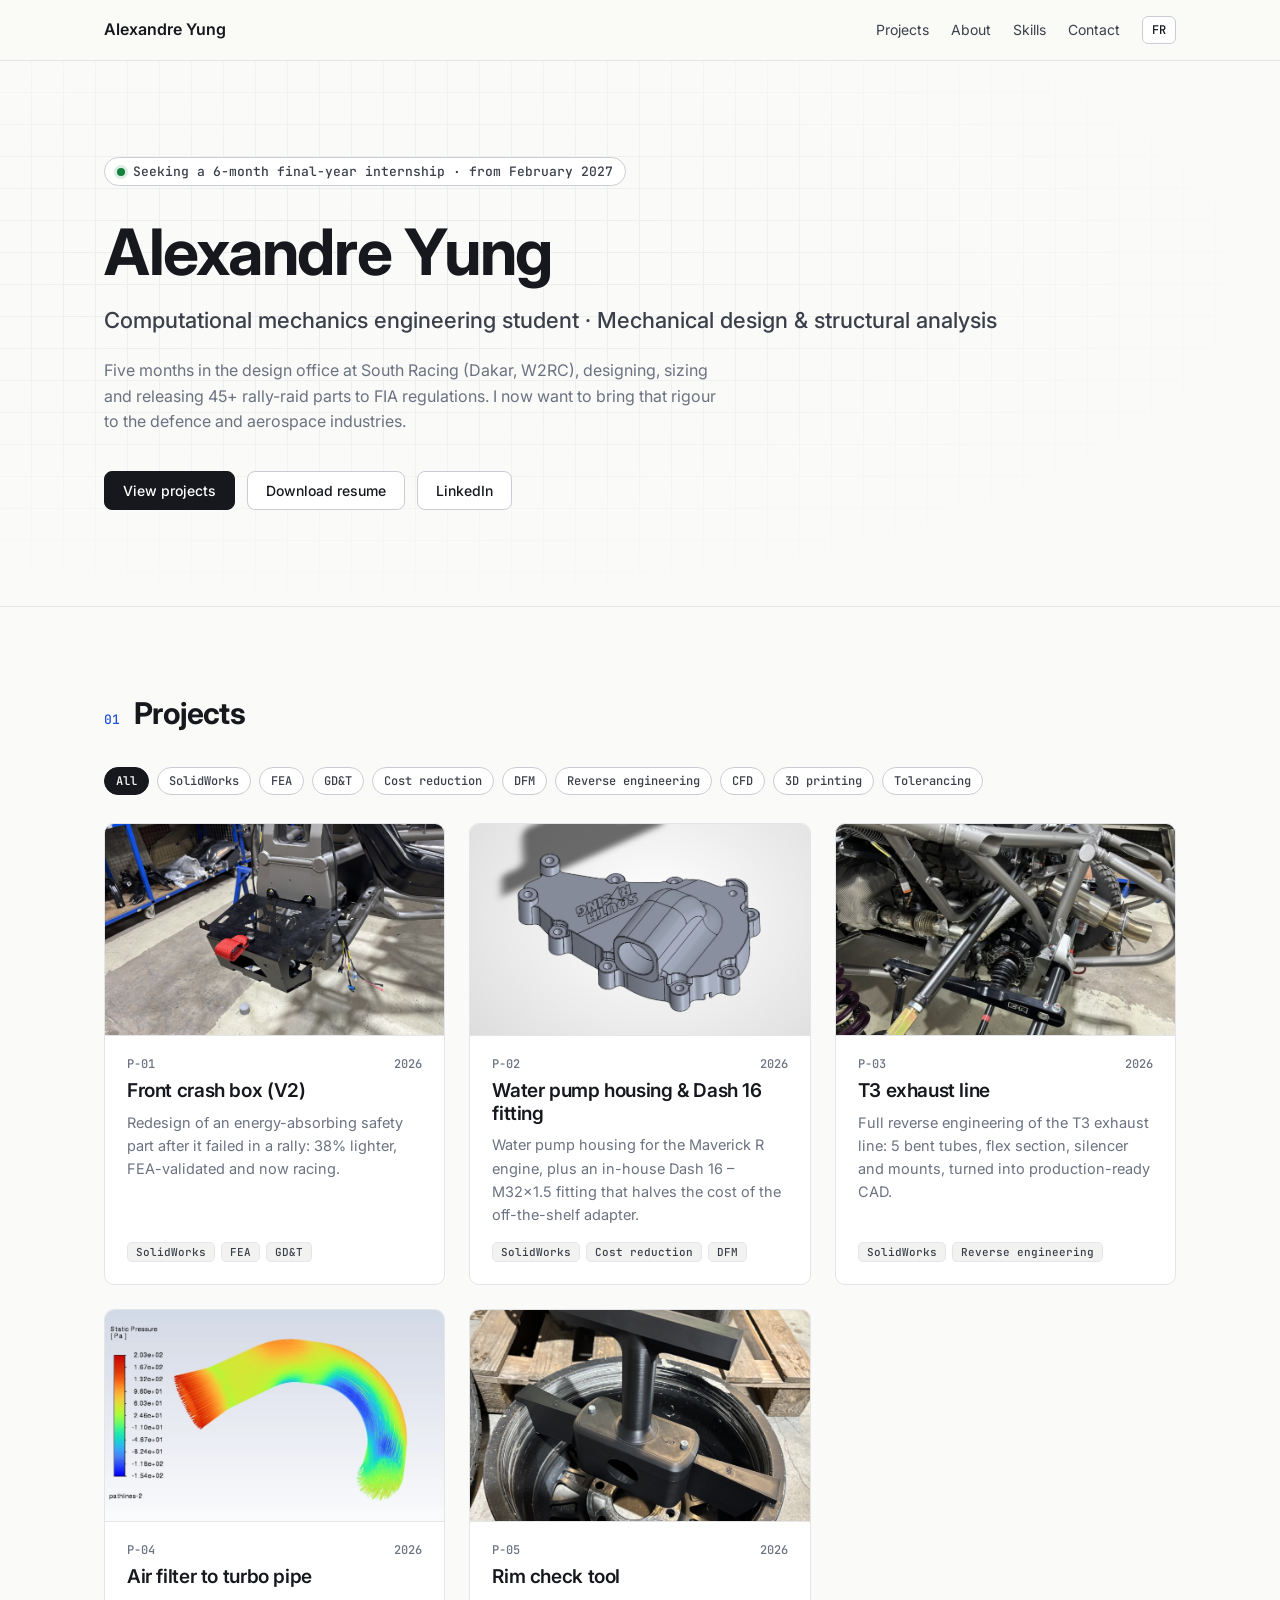
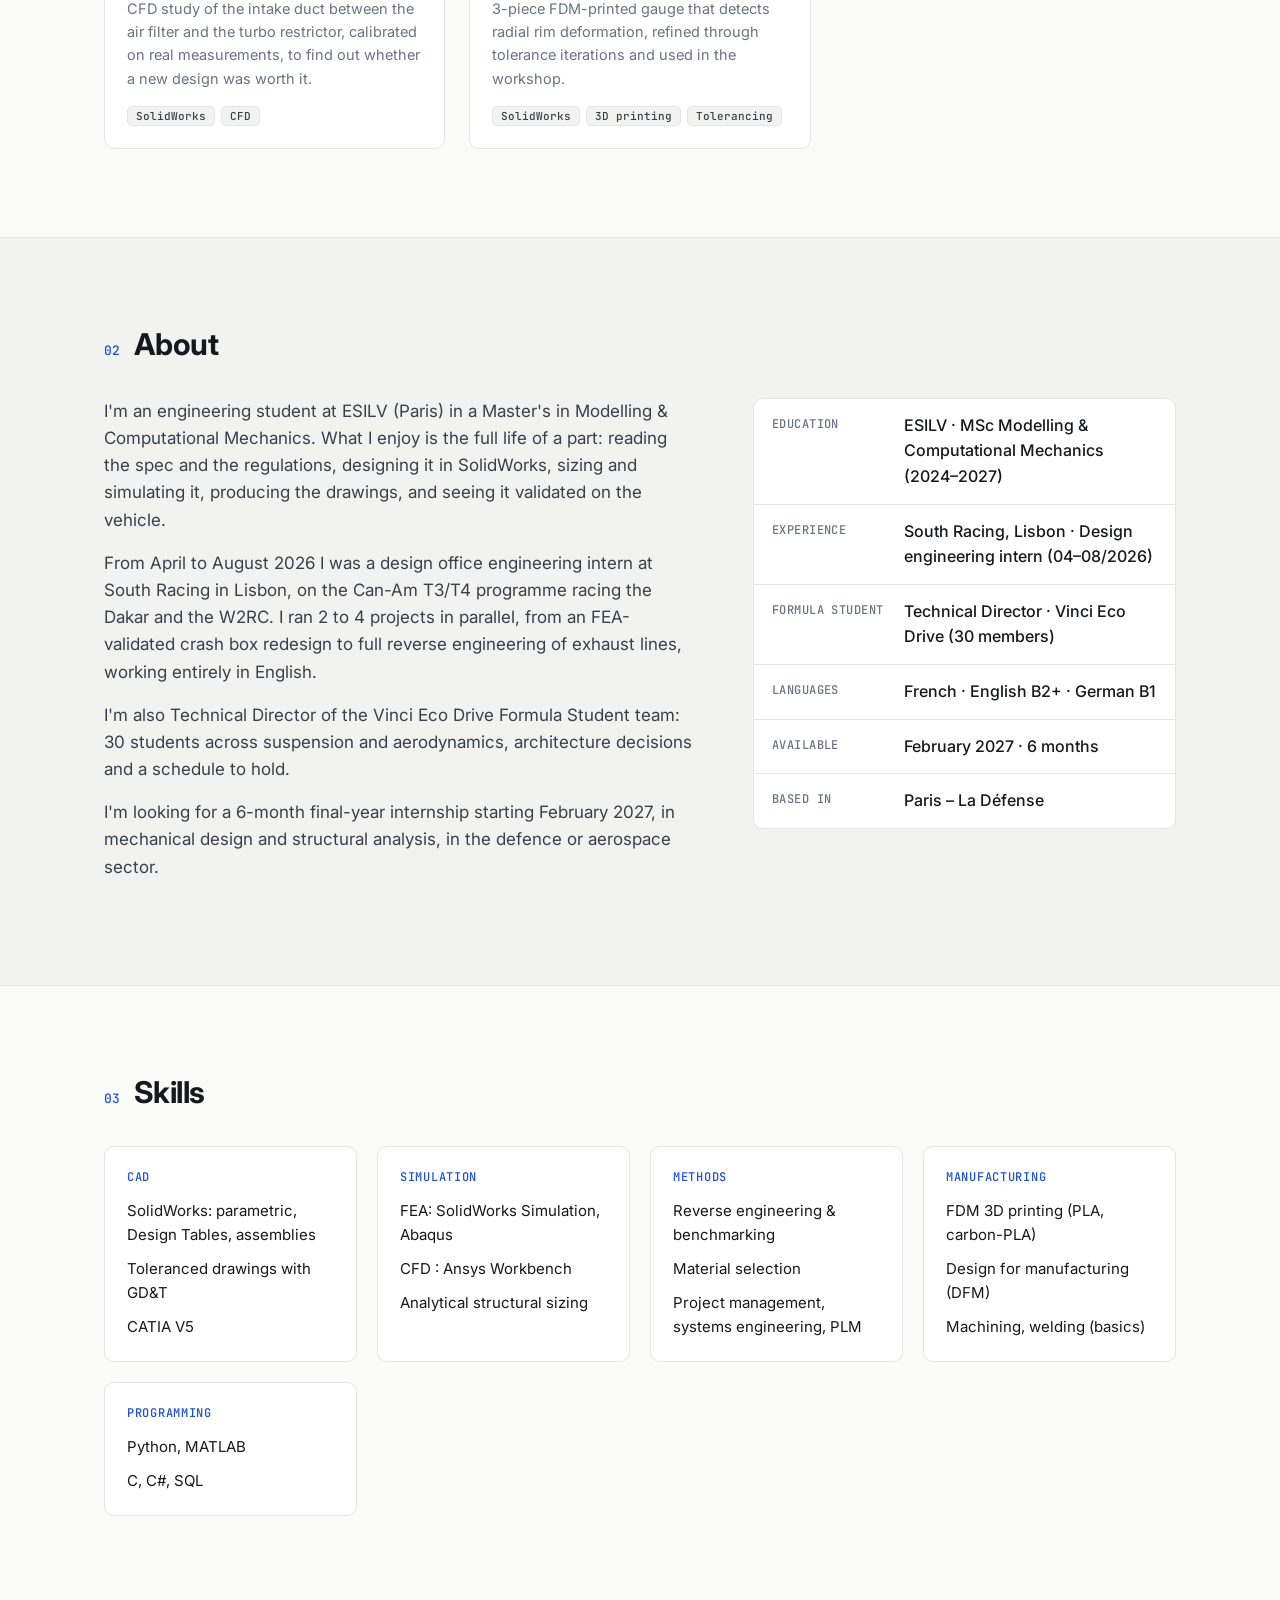
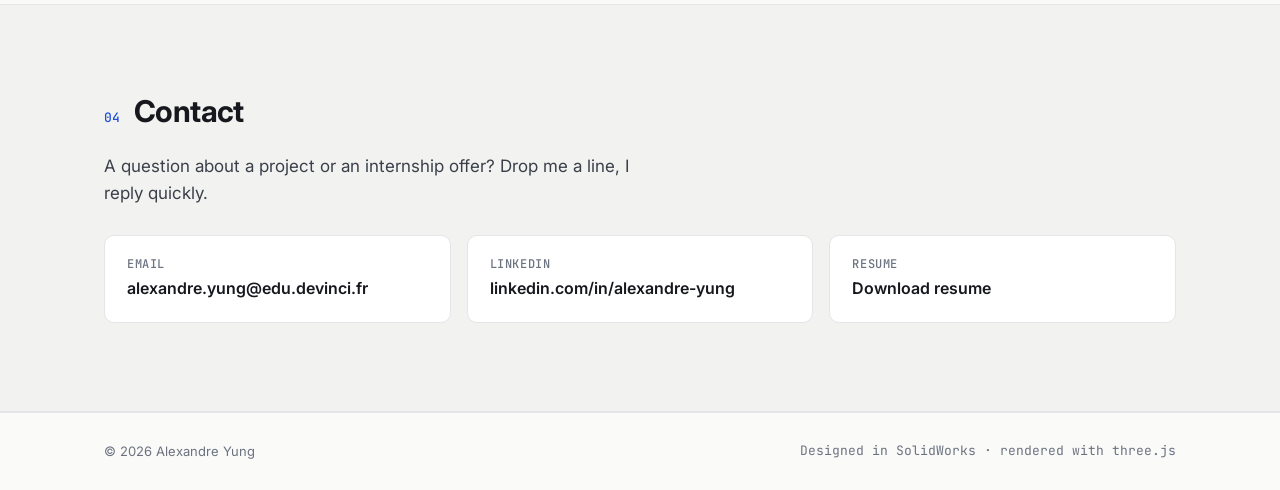
==== index.html @ 3d23ab19 "Portfolio CAO : premier contenu Co-Authored-By: Claude Opus 5.5 <noreply@anthropic.com>" ====
<!doctype html>
<html lang="fr">
<head>
  <meta charset="utf-8">
  <meta name="viewport" content="width=device-width, initial-scale=1">
  <title>Portfolio CAO</title>
  <meta name="description" content="Portfolio de conception mécanique sous SolidWorks.">
  <link rel="icon" href="data:image/svg+xml,%3Csvg xmlns='http://www.w3.org/2000/svg' viewBox='0 0 32 32'%3E%3Crect width='32' height='32' rx='6' fill='%2316181D'/%3E%3Cpath d='M9 22V10h7a4 4 0 010 8H9' fill='none' stroke='%23fff' stroke-width='2.4'/%3E%3C/svg%3E">
  <link rel="preconnect" href="https://fonts.googleapis.com">
  <link rel="preconnect" href="https://fonts.gstatic.com" crossorigin>
  <link href="https://fonts.googleapis.com/css2?family=Inter:wght@400;500;600;700&family=JetBrains+Mono:wght@400;500&display=swap" rel="stylesheet">
  <link rel="stylesheet" href="css/style.css">
</head>
<body>
  <header class="topbar">
    <div class="wrap topbar-inner">
      <a class="brand" href="index.html" data-bind="profile.name"></a>
      <nav class="nav">
        <a href="#projets" data-i18n="nav.projects"></a>
        <a href="#apropos" data-i18n="nav.about"></a>
        <a href="#competences" data-i18n="nav.skills"></a>
        <a href="#contact" data-i18n="nav.contact"></a>
        <button class="lang-toggle" type="button" aria-label="Langue / Language"></button>
      </nav>
    </div>
  </header>

  <main>
    <section class="hero">
      <div class="wrap hero-inner">
        <p class="status" data-show="profile.lookingFor"><span class="dot"></span><span data-bind="profile.lookingFor"></span></p>
        <h1 data-bind="profile.name"></h1>
        <p class="hero-title" data-bind="profile.title"></p>
        <p class="hero-pitch" data-bind="profile.pitch"></p>
        <div class="hero-actions">
          <a class="btn btn-primary" href="#projets" data-i18n="hero.seeProjects"></a>
          <a class="btn" data-href="profile.cv" target="_blank" rel="noopener" data-i18n="hero.cv"></a>
          <a class="btn" data-href="profile.linkedin" target="_blank" rel="noopener">LinkedIn</a>
        </div>
      </div>
    </section>

    <section id="projets" class="section">
      <div class="wrap">
        <div class="section-head">
          <span class="section-num">01</span>
          <h2 data-i18n="nav.projects"></h2>
        </div>
        <div class="filters" id="filters"></div>
        <div class="grid" id="project-grid"></div>
      </div>
    </section>

    <section id="apropos" class="section section-alt">
      <div class="wrap about">
        <div class="section-head">
          <span class="section-num">02</span>
          <h2 data-i18n="nav.about"></h2>
        </div>
        <div class="about-body">
          <div class="about-text" id="about-text"></div>
          <dl class="facts" id="facts"></dl>
        </div>
      </div>
    </section>

    <section id="competences" class="section">
      <div class="wrap">
        <div class="section-head">
          <span class="section-num">03</span>
          <h2 data-i18n="nav.skills"></h2>
        </div>
        <div class="skills" id="skills"></div>
      </div>
    </section>

    <section id="contact" class="section section-alt">
      <div class="wrap">
        <div class="section-head">
          <span class="section-num">04</span>
          <h2 data-i18n="nav.contact"></h2>
        </div>
        <p class="contact-lead" data-i18n="contact.lead"></p>
        <div class="contact-links">
          <a class="contact-card" data-href="profile.emailHref">
            <span class="label" data-i18n="contact.email"></span>
            <span class="value" data-bind="profile.email"></span>
          </a>
          <a class="contact-card" data-href="profile.linkedin" target="_blank" rel="noopener">
            <span class="label">LinkedIn</span>
            <span class="value" data-bind="profile.linkedinLabel"></span>
          </a>
          <a class="contact-card" data-href="profile.cv" target="_blank" rel="noopener">
            <span class="label" data-i18n="contact.cvLabel"></span>
            <span class="value" data-i18n="hero.cv"></span>
          </a>
        </div>
      </div>
    </section>
  </main>

  <footer class="footer">
    <div class="wrap footer-inner">
      <span>© <span id="year"></span> <span data-bind="profile.name"></span></span>
      <span class="mono" data-i18n="footer.made"></span>
    </div>
  </footer>

  <script src="js/content.js"></script>
  <script src="js/main.js"></script>
</body>
</html>
---- css/style.css ----
/* ==========================================================================
   Portfolio CAO — style clair, esprit "bureau d'études"
   ========================================================================== */

:root {
  --paper: #fafaf8;
  --surface: #ffffff;
  --alt: #f2f3f1;
  --ink: #16181d;
  --ink-2: #3a3f4a;
  --muted: #6b7280;
  --line: #e3e5e8;
  --line-strong: #c9cdd3;
  --accent: #1f4fd8;
  --accent-soft: #e8eefc;
  --ok: #15803d;
  --radius: 10px;
  --wrap: 1120px;
  --sans: "Inter", system-ui, -apple-system, "Segoe UI", sans-serif;
  --mono: "JetBrains Mono", ui-monospace, "SF Mono", Menlo, monospace;
}

*, *::before, *::after { box-sizing: border-box; }
html { scroll-behavior: smooth; scroll-padding-top: 72px; }
body {
  margin: 0;
  background: var(--paper);
  color: var(--ink);
  font: 16px/1.6 var(--sans);
  -webkit-font-smoothing: antialiased;
}
img { max-width: 100%; display: block; }
a { color: inherit; }
h1, h2, h3 { line-height: 1.2; margin: 0; letter-spacing: -0.02em; }
.mono { font-family: var(--mono); }
.wrap { width: 100%; max-width: var(--wrap); margin: 0 auto; padding: 0 24px; }
[hidden] { display: none !important; }

/* ---------- Barre du haut ---------- */
.topbar {
  position: sticky; top: 0; z-index: 20;
  background: rgba(250, 250, 248, 0.88);
  backdrop-filter: saturate(1.4) blur(10px);
  border-bottom: 1px solid var(--line);
}
.topbar-inner { display: flex; align-items: center; justify-content: space-between; height: 60px; gap: 16px; }
.brand { font-weight: 600; text-decoration: none; white-space: nowrap; }
.nav { display: flex; align-items: center; gap: 22px; font-size: 14px; }
.nav a { text-decoration: none; color: var(--ink-2); }
.nav a:hover { color: var(--accent); }
.lang-toggle {
  font: 500 12px var(--mono);
  border: 1px solid var(--line-strong); background: var(--surface); color: var(--ink);
  border-radius: 6px; padding: 5px 9px; cursor: pointer;
}
.lang-toggle:hover { border-color: var(--ink); }

/* ---------- Hero ---------- */
.hero {
  position: relative;
  border-bottom: 1px solid var(--line);
  background-color: var(--paper);
  background-image:
    linear-gradient(var(--line) 1px, transparent 1px),
    linear-gradient(90deg, var(--line) 1px, transparent 1px);
  background-size: 32px 32px;
  background-position: -1px -1px;
}
.hero::after {
  content: ""; position: absolute; inset: 0; pointer-events: none;
  background: radial-gradient(ellipse at 30% 40%, rgba(250,250,248,0.2), var(--paper) 75%);
}
.hero-inner { position: relative; z-index: 1; padding-top: 96px; padding-bottom: 96px; }
.status {
  display: inline-flex; align-items: center; gap: 8px;
  font: 500 13px var(--mono); color: var(--ink-2);
  background: var(--surface); border: 1px solid var(--line-strong);
  border-radius: 999px; padding: 5px 12px; margin: 0 0 28px;
}
.dot { width: 8px; height: 8px; border-radius: 50%; background: var(--ok); box-shadow: 0 0 0 3px rgba(21,128,61,0.15); }
.hero h1 { font-size: clamp(40px, 6vw, 64px); font-weight: 700; }
.hero-title { font-size: clamp(18px, 2.2vw, 22px); color: var(--ink-2); margin: 12px 0 0; font-weight: 500; }
.hero-pitch { max-width: 620px; color: var(--muted); margin: 20px 0 0; }
.hero-actions { display: flex; flex-wrap: wrap; gap: 12px; margin-top: 36px; }

.btn {
  display: inline-flex; align-items: center; justify-content: center; gap: 8px;
  font: 500 14px var(--sans); text-decoration: none; cursor: pointer;
  padding: 10px 18px; border-radius: 8px;
  border: 1px solid var(--line-strong); background: var(--surface); color: var(--ink);
  transition: border-color .15s, background .15s, color .15s;
}
.btn:hover { border-color: var(--ink); }
.btn-primary { background: var(--ink); border-color: var(--ink); color: #fff; }
.btn-primary:hover { background: var(--accent); border-color: var(--accent); }

/* ---------- Sections ---------- */
.section { padding: 88px 0; }
.section-alt { background: var(--alt); border-top: 1px solid var(--line); border-bottom: 1px solid var(--line); }
.section-head { display: flex; align-items: baseline; gap: 14px; margin-bottom: 36px; }
.section-num { font: 500 13px var(--mono); color: var(--accent); }
.section-head h2 { font-size: 30px; font-weight: 700; }

/* ---------- Filtres + grille projets ---------- */
.filters { display: flex; flex-wrap: wrap; gap: 8px; margin-bottom: 28px; }
.filters:empty { display: none; }
.chip {
  font: 500 12px var(--mono); padding: 5px 11px; border-radius: 999px; cursor: pointer;
  border: 1px solid var(--line-strong); background: var(--surface); color: var(--ink-2);
}
.chip:hover { border-color: var(--ink); }
.chip.active { background: var(--ink); color: #fff; border-color: var(--ink); }

.grid { display: grid; grid-template-columns: repeat(auto-fill, minmax(320px, 1fr)); gap: 24px; }
.card {
  display: flex; flex-direction: column; text-decoration: none;
  background: var(--surface); border: 1px solid var(--line); border-radius: var(--radius);
  overflow: hidden; transition: border-color .2s, transform .2s, box-shadow .2s;
}
.card:hover { border-color: var(--line-strong); transform: translateY(-3px); box-shadow: 0 12px 32px -16px rgba(22,24,29,0.25); }
.card-media { aspect-ratio: 16 / 10; background: var(--alt); position: relative; overflow: hidden; border-bottom: 1px solid var(--line); }
.card-media img { width: 100%; height: 100%; object-fit: cover; transition: transform .4s; }
.card:hover .card-media img { transform: scale(1.03); }
.card-media .badge3d {
  position: absolute; top: 12px; right: 12px;
  font: 500 11px var(--mono); background: rgba(255,255,255,0.92); border: 1px solid var(--line);
  padding: 3px 8px; border-radius: 6px; color: var(--ink-2);
}
.card-body { padding: 20px 22px 22px; display: flex; flex-direction: column; gap: 8px; flex: 1; }
.card-meta { display: flex; justify-content: space-between; font: 500 12px var(--mono); color: var(--muted); }
.card h3 { font-size: 19px; font-weight: 600; }
.card p { margin: 0; color: var(--muted); font-size: 14.5px; }
.tags { display: flex; flex-wrap: wrap; gap: 6px; margin-top: auto; padding-top: 8px; }
.tag { font: 500 11px var(--mono); color: var(--ink-2); background: var(--alt); border: 1px solid var(--line); padding: 2px 8px; border-radius: 5px; }

/* Placeholder "plan technique" quand il n'y a pas encore d'image */
.placeholder {
  width: 100%; height: 100%; display: grid; place-items: center;
  background-color: #f6f7f5;
  background-image:
    linear-gradient(var(--line) 1px, transparent 1px),
    linear-gradient(90deg, var(--line) 1px, transparent 1px);
  background-size: 20px 20px;
  color: var(--line-strong);
}
.placeholder svg { width: 38%; height: auto; stroke: #aab0b9; fill: none; stroke-width: 1.2; }

/* ---------- À propos ---------- */
.about-body { display: grid; grid-template-columns: 1.4fr 1fr; gap: 56px; align-items: start; }
.about-text p { margin: 0 0 16px; color: var(--ink-2); font-size: 17px; }
.facts { margin: 0; background: var(--surface); border: 1px solid var(--line); border-radius: var(--radius); }
.facts div { display: grid; grid-template-columns: 120px 1fr; gap: 12px; padding: 14px 18px; border-bottom: 1px solid var(--line); }
.facts div:last-child { border-bottom: 0; }
.facts dt { font: 500 12px/1.9 var(--mono); color: var(--muted); text-transform: uppercase; letter-spacing: .04em; }
.facts dd { margin: 0; font-weight: 500; }

/* ---------- Compétences ---------- */
.skills { display: grid; grid-template-columns: repeat(auto-fit, minmax(240px, 1fr)); gap: 20px; }
.skill-group { background: var(--surface); border: 1px solid var(--line); border-radius: var(--radius); padding: 22px; }
.skill-group h3 { font: 500 12px var(--mono); text-transform: uppercase; letter-spacing: .06em; color: var(--accent); margin-bottom: 14px; }
.skill-group ul { list-style: none; margin: 0; padding: 0; display: flex; flex-direction: column; gap: 10px; }
.skill-group li { display: flex; justify-content: space-between; gap: 12px; font-size: 15px; }
.skill-level { display: flex; gap: 3px; align-items: center; flex-shrink: 0; }
.skill-level i { width: 14px; height: 4px; border-radius: 2px; background: var(--line); }
.skill-level i.on { background: var(--ink); }

/* ---------- Contact ---------- */
.contact-lead { max-width: 560px; color: var(--ink-2); margin: -12px 0 28px; font-size: 17px; }
.contact-links { display: grid; grid-template-columns: repeat(auto-fit, minmax(240px, 1fr)); gap: 16px; }
.contact-card {
  display: flex; flex-direction: column; gap: 4px; text-decoration: none;
  background: var(--surface); border: 1px solid var(--line); border-radius: var(--radius); padding: 20px 22px;
  transition: border-color .15s;
}
.contact-card:hover { border-color: var(--accent); }
.contact-card .label { font: 500 12px var(--mono); color: var(--muted); text-transform: uppercase; letter-spacing: .05em; }
.contact-card .value { font-weight: 600; overflow-wrap: anywhere; }

/* ---------- Footer ---------- */
.footer { border-top: 1px solid var(--line); padding: 28px 0; font-size: 13px; color: var(--muted); }
.footer-inner { display: flex; justify-content: space-between; gap: 16px; flex-wrap: wrap; }

/* ==========================================================================
   Page projet
   ========================================================================== */
.project { padding-top: 32px; padding-bottom: 80px; }
.back-link { display: inline-block; font-size: 13px; color: var(--muted); text-decoration: none; margin-bottom: 32px; }
.back-link:hover { color: var(--accent); }
.project-head { max-width: 760px; margin-bottom: 36px; }
.project-num { font-size: 13px; color: var(--accent); margin: 0 0 10px; }
.project-head h1 { font-size: clamp(32px, 4.5vw, 46px); font-weight: 700; }
.project-summary { font-size: 18px; color: var(--ink-2); margin: 16px 0 0; }
.project-head .tags { margin-top: 18px; padding-top: 0; }

/* Visualiseur 3D */
.viewer-block { margin-bottom: 56px; }
.viewer {
  position: relative; width: 100%; aspect-ratio: 16 / 9; min-height: 320px;
  background: linear-gradient(180deg, #ffffff 0%, #eef0ee 100%);
  border: 1px solid var(--line); border-radius: var(--radius); overflow: hidden;
}
.viewer:fullscreen { border-radius: 0; aspect-ratio: auto; }
.viewer canvas { display: block; width: 100% !important; height: 100% !important; cursor: grab; touch-action: none; }
.viewer canvas:active { cursor: grabbing; }
.viewer-poster {
  position: absolute; inset: 0; display: flex; flex-direction: column; align-items: center; justify-content: center; gap: 14px;
  background-size: cover; background-position: center;
}
.viewer-poster.has-image::before { content: ""; position: absolute; inset: 0; background: rgba(250,250,248,0.55); }
.viewer-poster > * { position: relative; }
.viewer-hint { font-size: 12px; color: var(--muted); margin: 0; }
.viewer-overlay {
  position: absolute; inset: 0; display: flex; flex-direction: column; align-items: center; justify-content: center; gap: 14px;
  background: rgba(250,250,248,0.85); font-size: 14px; color: var(--ink-2); text-align: center; padding: 24px;
}
.viewer-overlay.error { color: #b42318; }
.viewer-overlay.error .spinner { display: none; }
.spinner { width: 28px; height: 28px; border: 2.5px solid var(--line-strong); border-top-color: var(--ink); border-radius: 50%; animation: spin .8s linear infinite; }
@keyframes spin { to { transform: rotate(360deg); } }
.viewer-tools { position: absolute; top: 12px; right: 12px; display: flex; flex-direction: column; gap: 6px; }
.viewer-tools button {
  width: 36px; height: 36px; display: grid; place-items: center; cursor: pointer;
  background: rgba(255,255,255,0.95); border: 1px solid var(--line); border-radius: 8px; color: var(--ink-2);
}
.viewer-tools button:hover { border-color: var(--ink); color: var(--ink); }
.viewer-tools button.active { background: var(--ink); color: #fff; border-color: var(--ink); }
.viewer-tools svg { width: 18px; height: 18px; fill: none; stroke: currentColor; stroke-width: 1.8; stroke-linecap: round; stroke-linejoin: round; }
.viewer-caption { font-size: 12px; color: var(--muted); margin: 10px 2px 0; }

/* Corps du projet */
.project-body { display: grid; grid-template-columns: 1fr 300px; gap: 56px; align-items: start; }
.project-sections section + section { margin-top: 40px; }
.project-sections h2 { font-size: 22px; font-weight: 600; margin-bottom: 12px; }
.project-sections p { margin: 0 0 14px; color: var(--ink-2); }
.project-sections ul { margin: 0 0 14px; padding-left: 20px; color: var(--ink-2); }
.project-sections li { margin-bottom: 6px; }
.project-specs { position: sticky; top: 84px; background: var(--surface); border: 1px solid var(--line); border-radius: var(--radius); }
.project-specs h2 { font-size: 12px; font-weight: 500; text-transform: uppercase; letter-spacing: .06em; color: var(--accent); padding: 16px 18px; border-bottom: 1px solid var(--line); }
.project-specs dl { margin: 0; }
.project-specs dl div { padding: 12px 18px; border-bottom: 1px solid var(--line); }
.project-specs dl div:last-child { border-bottom: 0; }
.project-specs dt { font: 500 11px var(--mono); color: var(--muted); text-transform: uppercase; letter-spacing: .05em; }
.project-specs dd { margin: 2px 0 0; font-weight: 500; font-size: 15px; }

/* Galerie */
.gallery-block { margin-top: 64px; }
.gallery-block h2 { font-size: 22px; font-weight: 600; margin-bottom: 20px; }
.gallery { display: grid; grid-template-columns: repeat(auto-fill, minmax(260px, 1fr)); gap: 16px; }
.gallery figure { margin: 0; cursor: zoom-in; }
.gallery img { width: 100%; aspect-ratio: 4 / 3; object-fit: cover; border-radius: 8px; border: 1px solid var(--line); background: var(--alt); }
.gallery figcaption { font-size: 13px; color: var(--muted); margin-top: 8px; }

.lightbox { position: fixed; inset: 0; z-index: 50; background: rgba(22,24,29,0.92); display: flex; flex-direction: column; align-items: center; justify-content: center; padding: 32px; }
.lightbox img { max-height: 82vh; max-width: 100%; border-radius: 6px; }
.lightbox-caption { color: #d6d9de; font-size: 14px; margin-top: 14px; }
.lightbox-close { position: absolute; top: 16px; right: 20px; font-size: 32px; line-height: 1; color: #fff; background: none; border: 0; cursor: pointer; }

/* Navigation projet précédent / suivant */
.project-nav { display: grid; grid-template-columns: 1fr 1fr; gap: 16px; margin-top: 72px; padding-top: 32px; border-top: 1px solid var(--line); }
.project-nav a { text-decoration: none; padding: 18px 20px; border: 1px solid var(--line); border-radius: var(--radius); background: var(--surface); }
.project-nav a:hover { border-color: var(--line-strong); }
.project-nav .dir { display: block; font: 500 12px var(--mono); color: var(--muted); margin-bottom: 4px; }
.project-nav .next { text-align: right; grid-column: 2; }
.project-nav strong { font-weight: 600; }

.not-found { padding: 120px 0; text-align: center; }

/* ---------- Responsive ---------- */
@media (max-width: 860px) {
  .about-body, .project-body { grid-template-columns: 1fr; gap: 32px; }
  .project-specs { position: static; }
}
@media (max-width: 640px) {
  .wrap { padding: 0 16px; }
  .nav { gap: 14px; }
  .nav a:not(:first-child) { display: none; }
  .project-page .nav a { display: inline; }
  .hero-inner { padding-top: 64px; padding-bottom: 64px; }
  .section { padding: 64px 0; }
  .grid { grid-template-columns: 1fr; }
  .viewer { aspect-ratio: 4 / 3; }
  .facts div { grid-template-columns: 1fr; gap: 0; }
  .project-nav { grid-template-columns: 1fr; }
  .project-nav .next { grid-column: 1; }
}
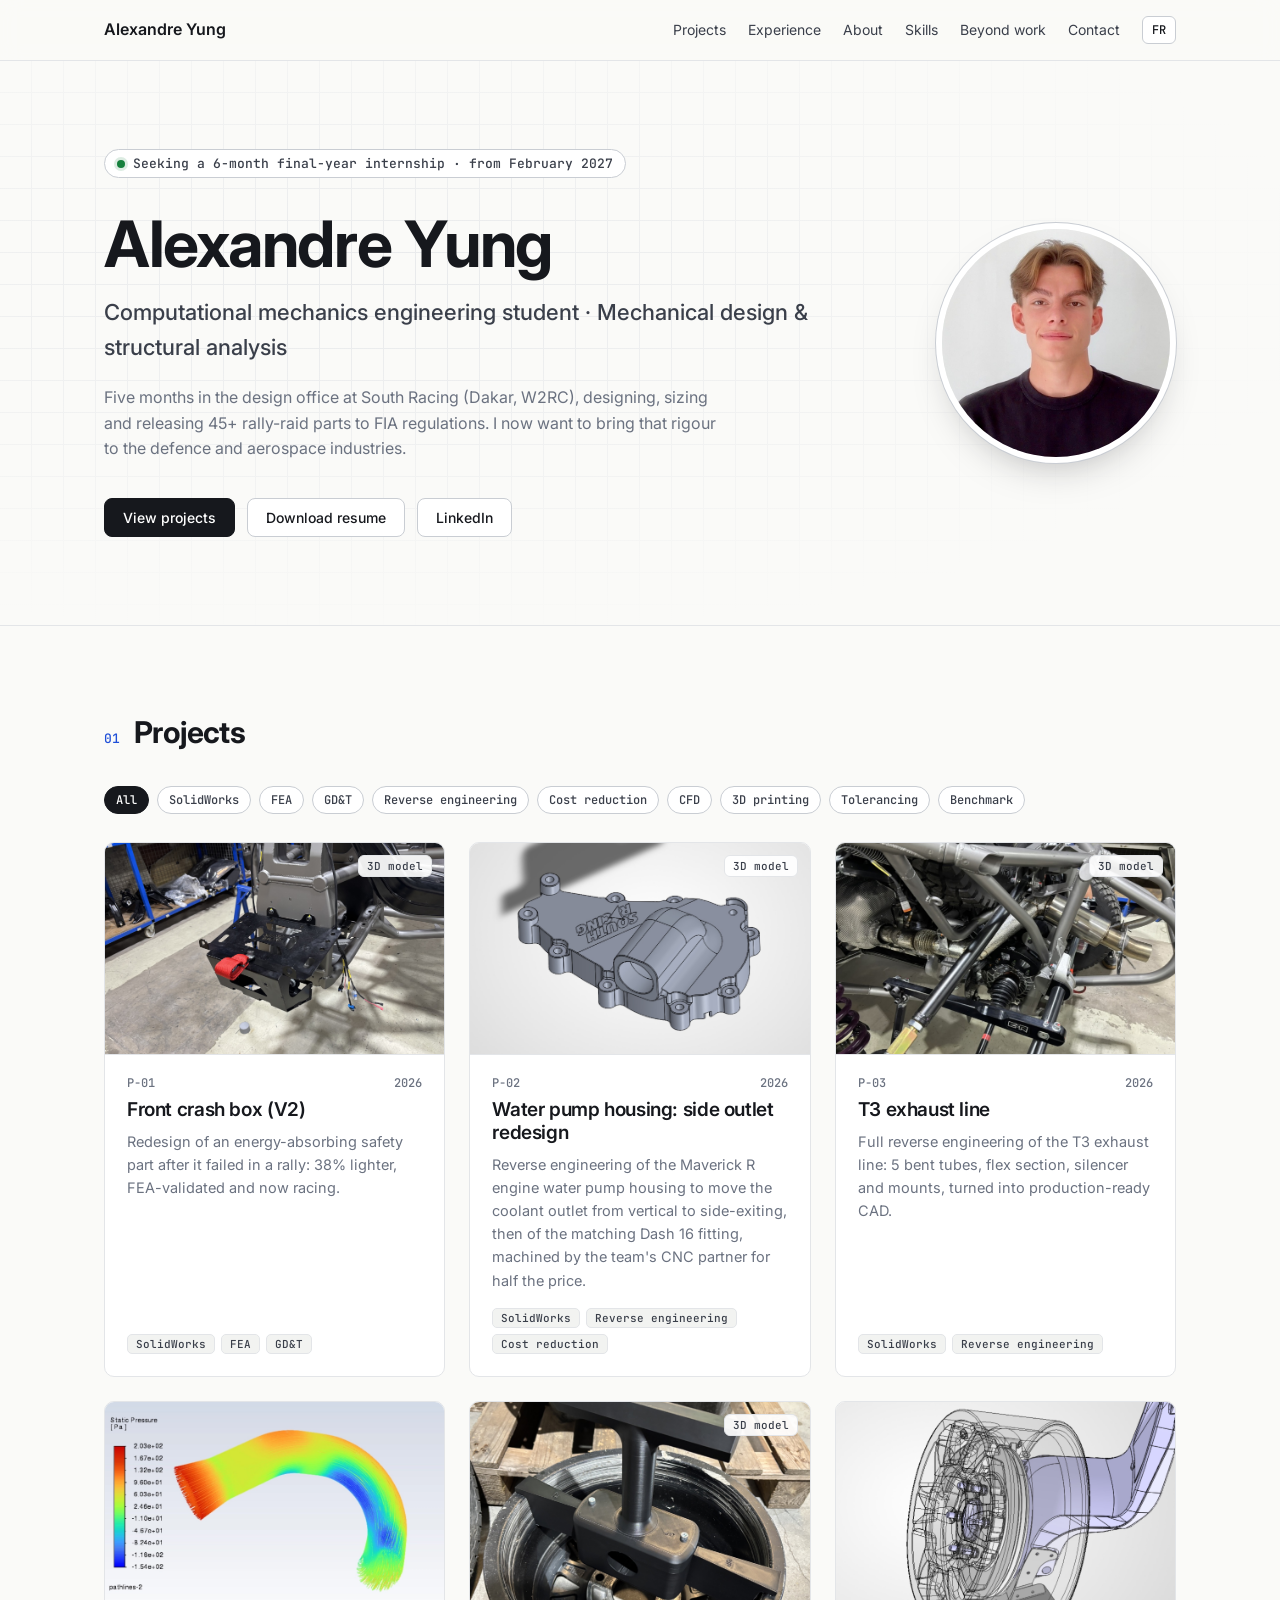
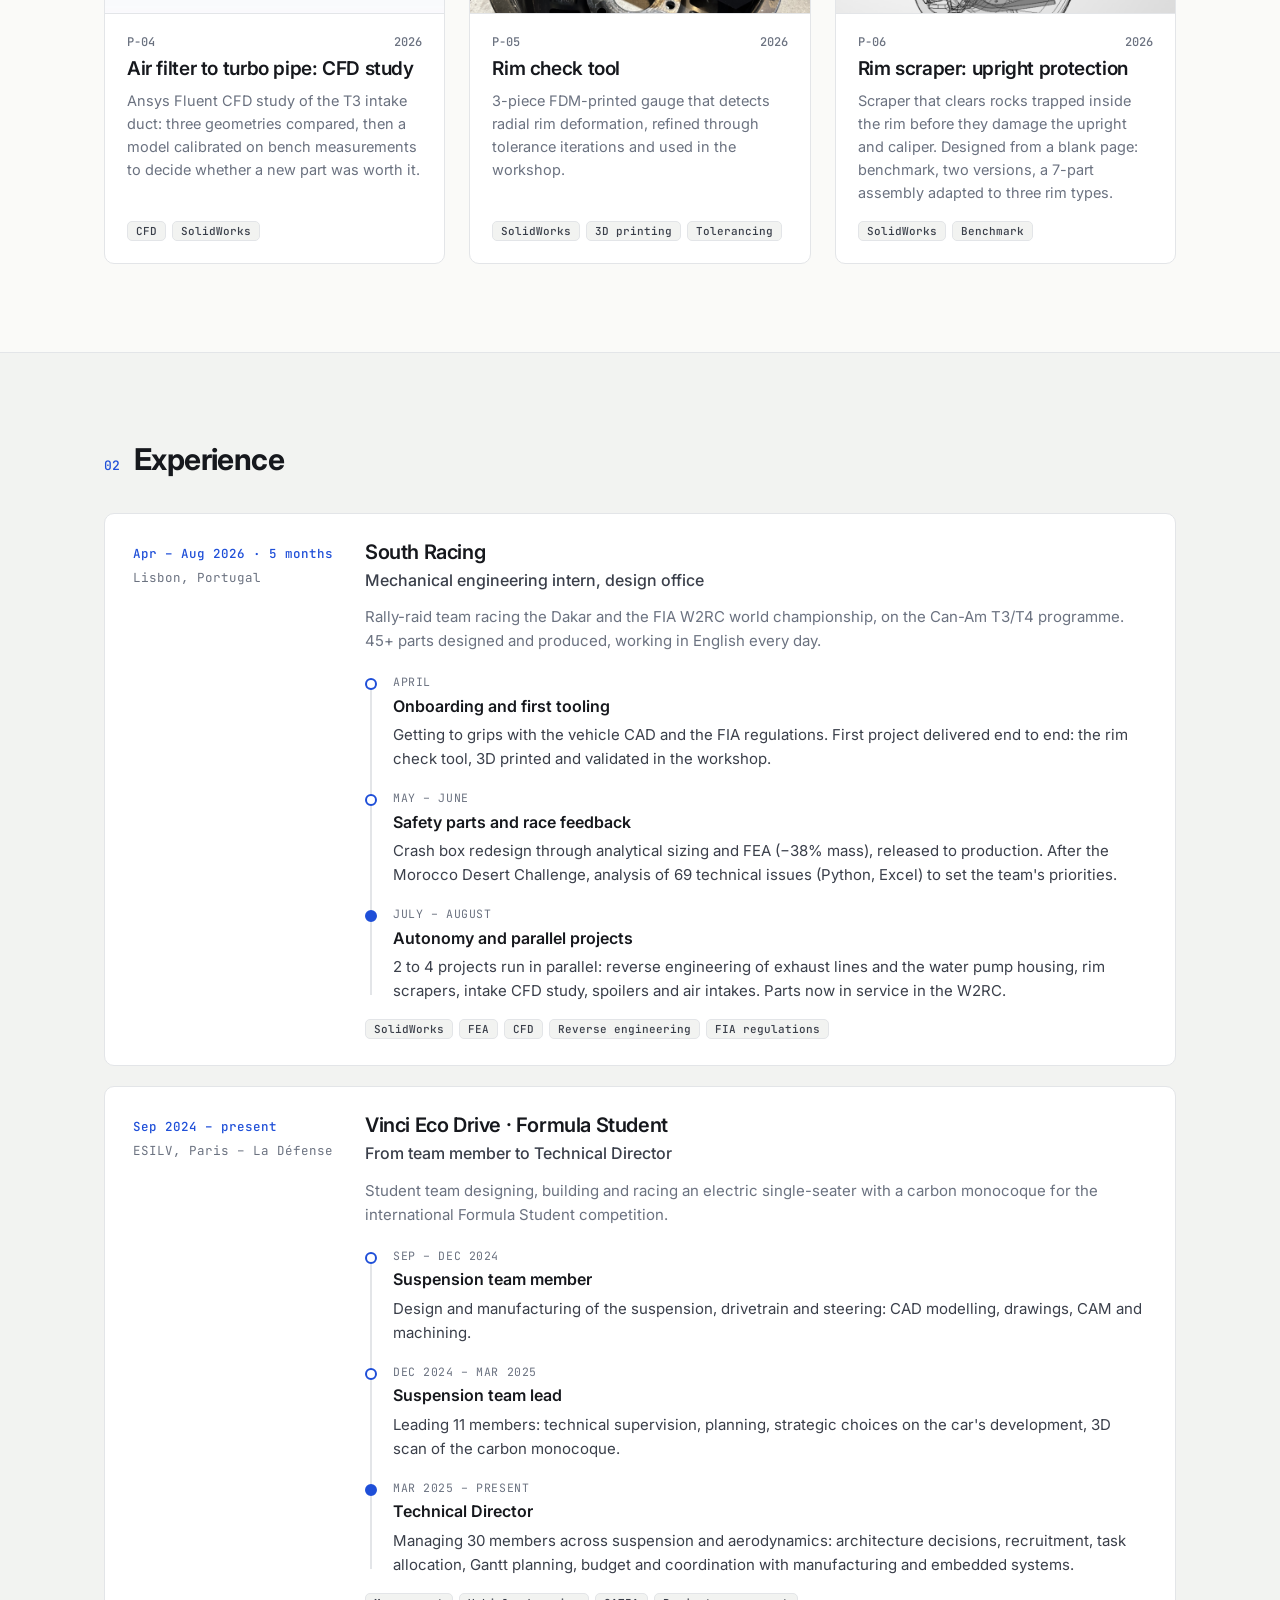
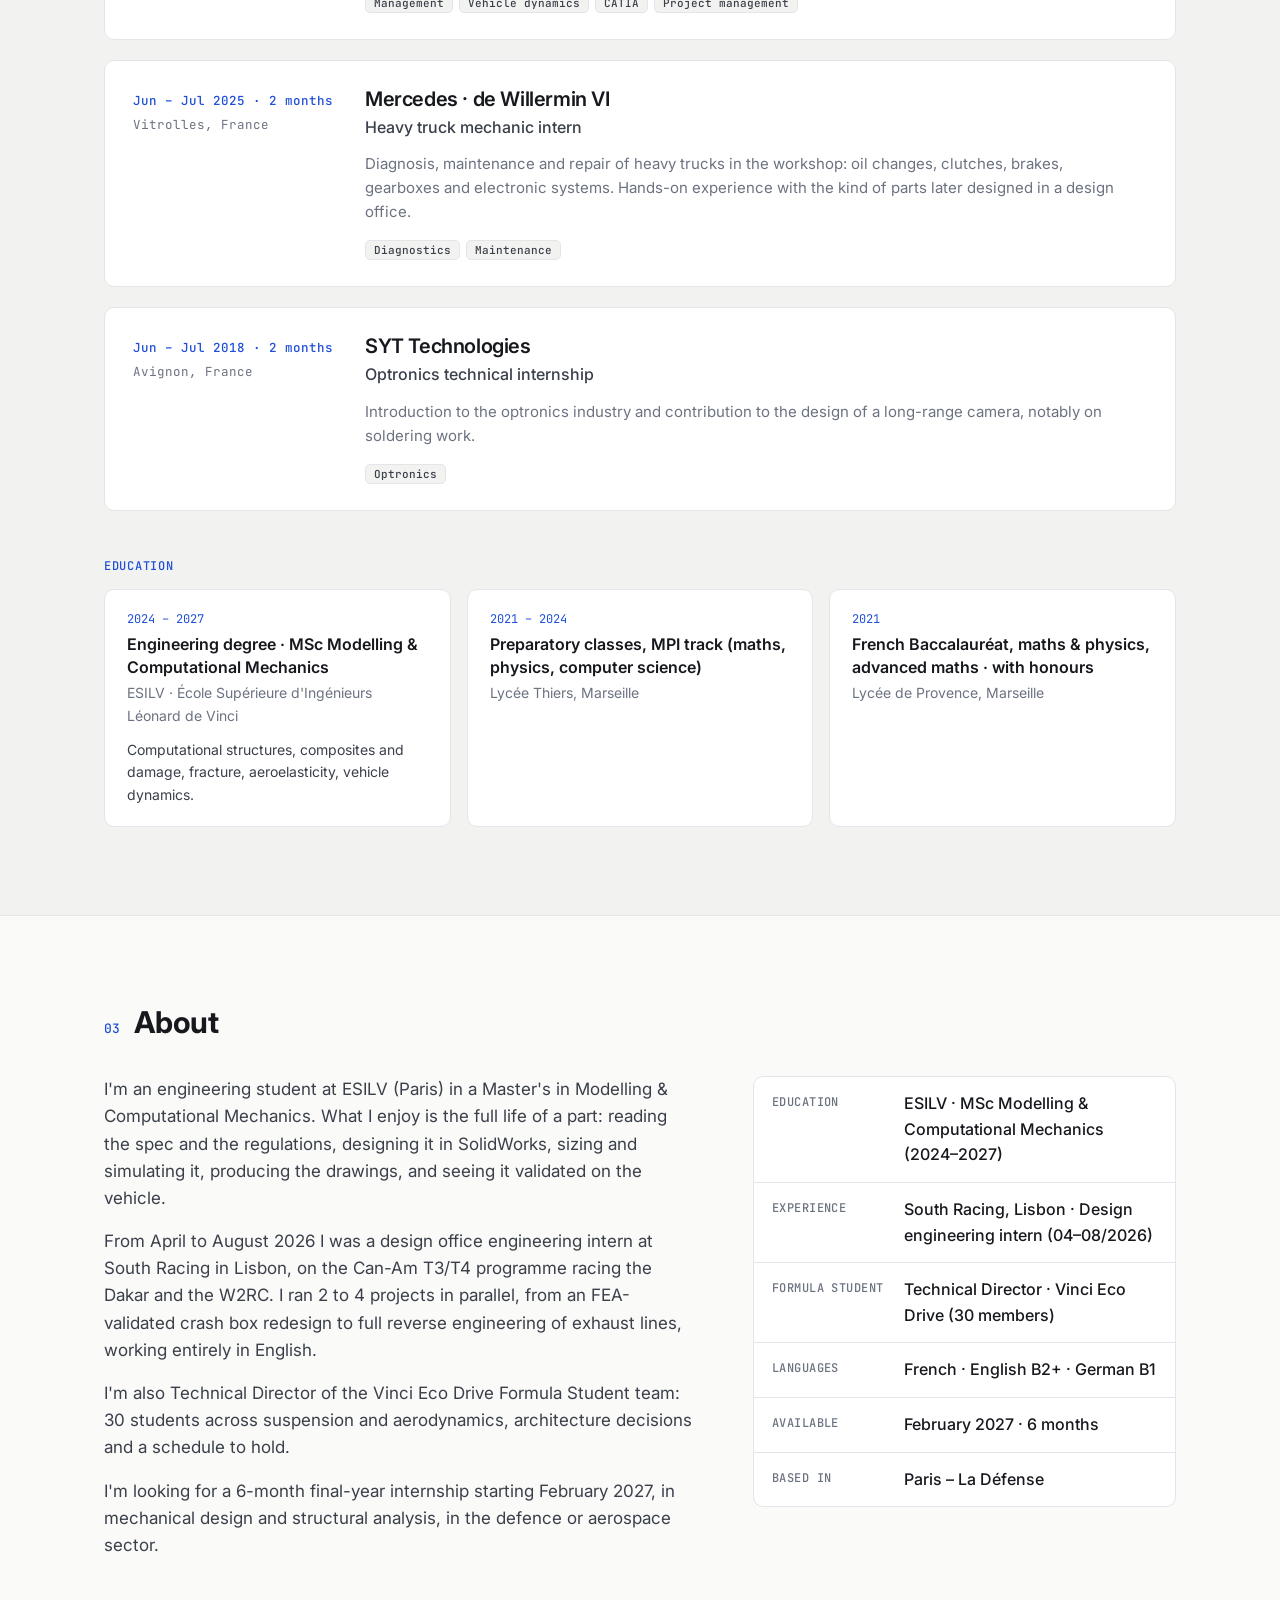
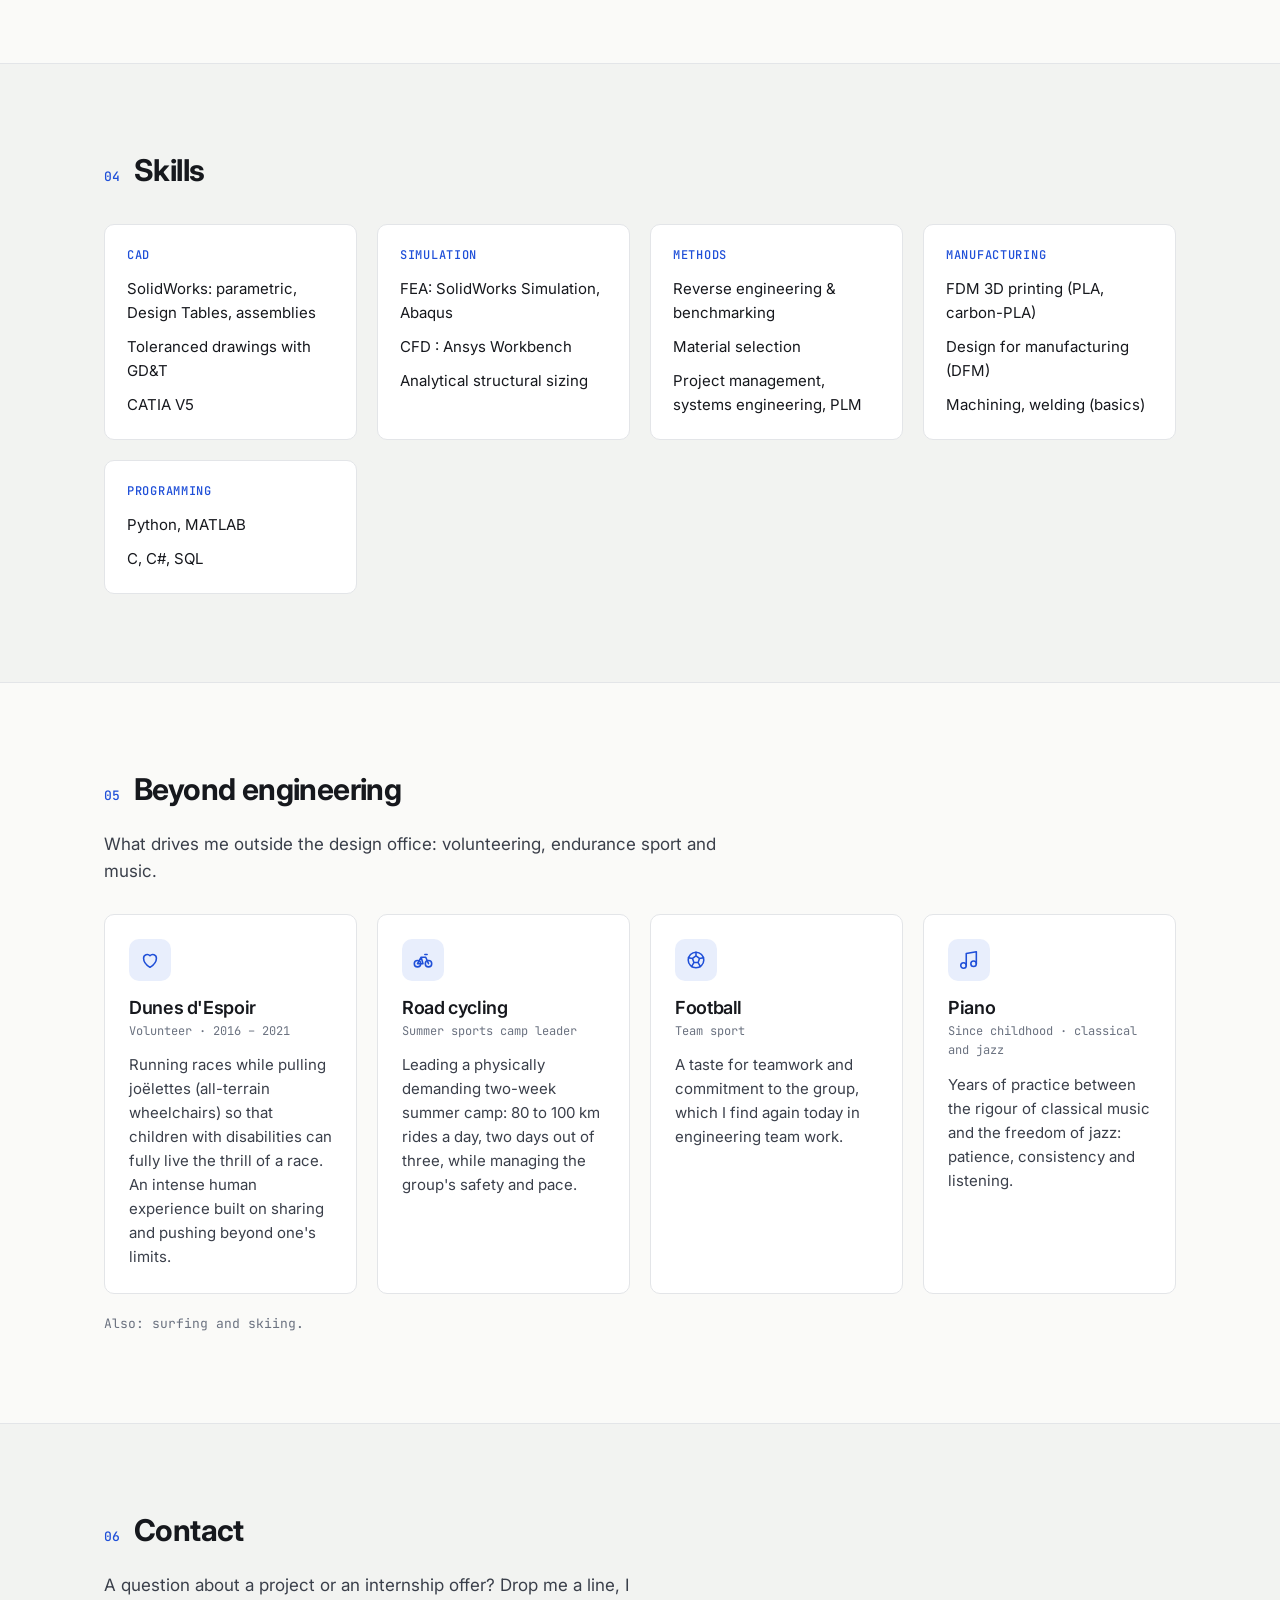
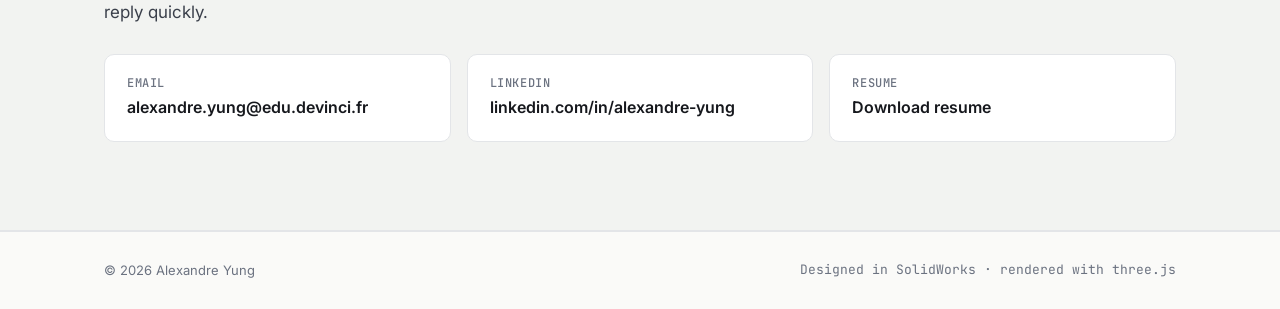
==== commit c8bb507c: "Parcours, engagement, photo de profil ; carter de pompe réécrit ; bannières CAO Co-Authored-By: Clau" ====
--- a/index.html
+++ b/index.html
@@ -17,8 +17,10 @@
       <a class="brand" href="index.html" data-bind="profile.name"></a>
       <nav class="nav">
         <a href="#projets" data-i18n="nav.projects"></a>
+        <a href="#parcours" data-i18n="nav.experience"></a>
         <a href="#apropos" data-i18n="nav.about"></a>
         <a href="#competences" data-i18n="nav.skills"></a>
+        <a href="#engagement" data-i18n="nav.beyond"></a>
         <a href="#contact" data-i18n="nav.contact"></a>
         <button class="lang-toggle" type="button" aria-label="Langue / Language"></button>
       </nav>
@@ -28,6 +30,7 @@
   <main>
     <section class="hero">
       <div class="wrap hero-inner">
+        <div class="hero-text">
         <p class="status" data-show="profile.lookingFor"><span class="dot"></span><span data-bind="profile.lookingFor"></span></p>
         <h1 data-bind="profile.name"></h1>
         <p class="hero-title" data-bind="profile.title"></p>
@@ -37,6 +40,10 @@
           <a class="btn" data-href="profile.cv" target="_blank" rel="noopener" data-i18n="hero.cv"></a>
           <a class="btn" data-href="profile.linkedin" target="_blank" rel="noopener">LinkedIn</a>
         </div>
+        </div>
+        <figure class="hero-photo" data-show="profile.photo">
+          <img data-src="profile.photo" alt="" width="600" height="600">
+        </figure>
       </div>
     </section>
 
@@ -51,10 +58,22 @@
       </div>
     </section>
 
-    <section id="apropos" class="section section-alt">
+    <section id="parcours" class="section section-alt">
+      <div class="wrap">
+        <div class="section-head">
+          <span class="section-num">02</span>
+          <h2 data-i18n="nav.experience"></h2>
+        </div>
+        <div class="timeline" id="experience"></div>
+        <h3 class="sub-head mono" data-i18n="experience.education"></h3>
+        <div class="education" id="education"></div>
+      </div>
+    </section>
+
+    <section id="apropos" class="section">
       <div class="wrap about">
         <div class="section-head">
-          <span class="section-num">02</span>
+          <span class="section-num">03</span>
           <h2 data-i18n="nav.about"></h2>
         </div>
         <div class="about-body">
@@ -64,20 +83,32 @@
       </div>
     </section>
 
-    <section id="competences" class="section">
+    <section id="competences" class="section section-alt">
       <div class="wrap">
         <div class="section-head">
-          <span class="section-num">03</span>
+          <span class="section-num">04</span>
           <h2 data-i18n="nav.skills"></h2>
         </div>
         <div class="skills" id="skills"></div>
       </div>
     </section>
 
+    <section id="engagement" class="section">
+      <div class="wrap">
+        <div class="section-head">
+          <span class="section-num">05</span>
+          <h2 data-i18n="beyond.title"></h2>
+        </div>
+        <p class="section-lead" data-i18n="beyond.lead"></p>
+        <div class="beyond" id="beyond"></div>
+        <p class="beyond-note mono" data-bind="beyondNote"></p>
+      </div>
+    </section>
+
     <section id="contact" class="section section-alt">
       <div class="wrap">
         <div class="section-head">
-          <span class="section-num">04</span>
+          <span class="section-num">06</span>
           <h2 data-i18n="nav.contact"></h2>
         </div>
         <p class="contact-lead" data-i18n="contact.lead"></p>
--- a/css/style.css
+++ b/css/style.css
@@ -70,7 +70,9 @@
   content: ""; position: absolute; inset: 0; pointer-events: none;
   background: radial-gradient(ellipse at 30% 40%, rgba(250,250,248,0.2), var(--paper) 75%);
 }
-.hero-inner { position: relative; z-index: 1; padding-top: 96px; padding-bottom: 96px; }
+.hero-inner { position: relative; z-index: 1; padding-top: 88px; padding-bottom: 88px; display: grid; grid-template-columns: minmax(0, 1fr) auto; gap: 56px; align-items: center; }
+.hero-photo { margin: 0; width: 240px; height: 240px; border-radius: 50%; overflow: hidden; border: 6px solid var(--surface); box-shadow: 0 0 0 1px var(--line-strong), 0 18px 40px -20px rgba(22,24,29,0.35); background: var(--alt); }
+.hero-photo img { width: 100%; height: 100%; object-fit: cover; }
 .status {
   display: inline-flex; align-items: center; gap: 8px;
   font: 500 13px var(--mono); color: var(--ink-2);
@@ -145,6 +147,42 @@
 }
 .placeholder svg { width: 38%; height: auto; stroke: #aab0b9; fill: none; stroke-width: 1.2; }
 
+/* ---------- Parcours ---------- */
+.timeline { display: flex; flex-direction: column; gap: 20px; }
+.exp { display: grid; grid-template-columns: 200px minmax(0, 1fr); gap: 32px; background: var(--surface); border: 1px solid var(--line); border-radius: var(--radius); padding: 26px 28px; }
+.exp-meta { display: flex; flex-direction: column; gap: 4px; font-size: 12.5px; color: var(--muted); padding-top: 4px; }
+.exp-meta span:first-child { color: var(--accent); font-weight: 500; }
+.exp-body h3 { font-size: 20px; font-weight: 600; }
+.exp-role { margin: 4px 0 0; font-weight: 500; color: var(--ink-2); }
+.exp-intro { margin: 12px 0 0; color: var(--muted); font-size: 15px; max-width: 760px; }
+.exp .tags { padding-top: 16px; }
+.steps { list-style: none; margin: 20px 0 0; padding: 0; position: relative; display: flex; flex-direction: column; gap: 18px; }
+.steps::before { content: ""; position: absolute; left: 5px; top: 8px; bottom: 8px; width: 2px; background: var(--line); }
+.steps li { position: relative; padding-left: 28px; }
+.steps li::before { content: ""; position: absolute; left: 0; top: 5px; width: 12px; height: 12px; border-radius: 50%; background: var(--surface); border: 2px solid var(--accent); }
+.steps li:last-child::before { background: var(--accent); }
+.step-when { display: block; font-size: 11.5px; color: var(--muted); text-transform: uppercase; letter-spacing: .05em; margin-bottom: 2px; }
+.steps strong { font-weight: 600; }
+.steps p { margin: 4px 0 0; color: var(--ink-2); font-size: 15px; max-width: 760px; }
+.sub-head { font-size: 12px; font-weight: 500; text-transform: uppercase; letter-spacing: .06em; color: var(--accent); margin: 48px 0 16px; }
+.education { display: grid; grid-template-columns: repeat(auto-fit, minmax(260px, 1fr)); gap: 16px; }
+.edu { background: var(--surface); border: 1px solid var(--line); border-radius: var(--radius); padding: 20px 22px; display: flex; flex-direction: column; gap: 4px; }
+.edu-period { font-size: 12px; color: var(--accent); }
+.edu strong { font-weight: 600; line-height: 1.4; }
+.edu-school { color: var(--muted); font-size: 14px; }
+.edu p { margin: 8px 0 0; font-size: 14px; color: var(--ink-2); }
+
+/* ---------- Au-delà de l'ingénierie ---------- */
+.section-lead { max-width: 620px; color: var(--ink-2); margin: -12px 0 28px; font-size: 17px; }
+.beyond { display: grid; grid-template-columns: repeat(auto-fit, minmax(240px, 1fr)); gap: 20px; }
+.beyond-card { background: var(--surface); border: 1px solid var(--line); border-radius: var(--radius); padding: 24px; }
+.beyond-icon { width: 42px; height: 42px; border-radius: 10px; display: grid; place-items: center; background: var(--accent-soft); color: var(--accent); margin-bottom: 16px; }
+.beyond-icon svg { width: 22px; height: 22px; fill: none; stroke: currentColor; stroke-width: 1.7; stroke-linecap: round; stroke-linejoin: round; }
+.beyond-card h3 { font-size: 18px; font-weight: 600; }
+.beyond-sub { font-size: 12px; color: var(--muted); margin: 4px 0 12px; }
+.beyond-card p:last-child { margin: 0; color: var(--ink-2); font-size: 15px; }
+.beyond-note { font-size: 13px; color: var(--muted); margin: 20px 0 0; }
+
 /* ---------- À propos ---------- */
 .about-body { display: grid; grid-template-columns: 1.4fr 1fr; gap: 56px; align-items: start; }
 .about-text p { margin: 0 0 16px; color: var(--ink-2); font-size: 17px; }
@@ -183,19 +221,62 @@
 /* ==========================================================================
    Page projet
    ========================================================================== */
-.project { padding-top: 32px; padding-bottom: 80px; }
-.back-link { display: inline-block; font-size: 13px; color: var(--muted); text-decoration: none; margin-bottom: 32px; }
+/* Bannière : photo réelle de la pièce, titre par-dessus */
+.project-banner {
+  position: relative; color: #fff;
+  min-height: clamp(300px, 46vh, 460px);
+  display: flex; align-items: flex-end;
+  background: #1d2026 var(--banner, none) center / cover no-repeat;
+  border-bottom: 1px solid var(--line);
+}
+.project-banner::before {
+  content: ""; position: absolute; inset: 0;
+  background:
+    linear-gradient(90deg, rgba(14,16,20,0.72) 0%, rgba(14,16,20,0.35) 55%, rgba(14,16,20,0.05) 100%),
+    linear-gradient(180deg, rgba(14,16,20,0) 35%, rgba(14,16,20,0.7) 100%);
+}
+.banner-inner { position: relative; z-index: 1; padding-top: 28px; padding-bottom: 36px; }
+.project-banner .back-link { color: rgba(255,255,255,0.8); margin-bottom: 18px; }
+.project-banner .back-link:hover { color: #fff; }
+.project-banner .project-num { color: #c5d4ff; }
+.project-banner h1 { font-size: clamp(30px, 4.5vw, 46px); font-weight: 700; max-width: 820px; text-shadow: 0 1px 12px rgba(0,0,0,0.25); }
+.project-banner .project-summary { color: rgba(255,255,255,0.88); max-width: 760px; }
+.project-banner .tag { background: rgba(255,255,255,0.14); border-color: rgba(255,255,255,0.22); color: #fff; backdrop-filter: blur(4px); }
+.project-banner .tags { margin-top: 16px; padding-top: 0; }
+
+/* Variante pour un rendu CAO sur fond clair : image entière à droite, texte sombre */
+.project-banner.banner-light { color: var(--ink); background: #e6e6e8; }
+.project-banner.banner-light::before { background: none; }
+.project-banner.banner-light::after {
+  content: ""; position: absolute; top: 16px; bottom: 16px; right: 24px; width: 38%;
+  background: var(--banner) center / contain no-repeat;
+}
+.project-banner.banner-light .back-link { color: var(--muted); }
+.project-banner.banner-light .back-link:hover { color: var(--accent); }
+.project-banner.banner-light .project-num { color: var(--accent); }
+.project-banner.banner-light h1 { text-shadow: none; }
+.project-banner.banner-light h1, .project-banner.banner-light .project-summary { max-width: 58%; }
+.project-banner.banner-light .project-summary { color: var(--ink-2); }
+.project-banner.banner-light .tag { background: rgba(255,255,255,0.75); border-color: var(--line-strong); color: var(--ink-2); }
+
+.project { padding-top: 48px; padding-bottom: 80px; }
+.back-link { display: inline-block; font-size: 13px; color: var(--muted); text-decoration: none; }
 .back-link:hover { color: var(--accent); }
-.project-head { max-width: 760px; margin-bottom: 36px; }
 .project-num { font-size: 13px; color: var(--accent); margin: 0 0 10px; }
-.project-head h1 { font-size: clamp(32px, 4.5vw, 46px); font-weight: 700; }
-.project-summary { font-size: 18px; color: var(--ink-2); margin: 16px 0 0; }
-.project-head .tags { margin-top: 18px; padding-top: 0; }
+.project-summary { font-size: 18px; color: var(--ink-2); margin: 14px 0 0; }
+
+/* Corps : texte à gauche, 3D compacte et fiche technique à droite */
+.project-body { display: grid; grid-template-columns: minmax(0, 1fr) 400px; gap: 56px; align-items: start; }
+.project-sections section + section { margin-top: 40px; }
+.project-sections h2 { font-size: 22px; font-weight: 600; margin-bottom: 12px; }
+.project-sections p { margin: 0 0 14px; color: var(--ink-2); }
+.project-sections ul { margin: 0 0 14px; padding-left: 20px; color: var(--ink-2); }
+.project-sections li { margin-bottom: 6px; }
+.project-aside { display: flex; flex-direction: column; gap: 20px; }
 
 /* Visualiseur 3D */
-.viewer-block { margin-bottom: 56px; }
 .viewer {
-  position: relative; width: 100%; aspect-ratio: 16 / 9; min-height: 320px;
+  position: relative; width: 100%; aspect-ratio: 4 / 3;
   background: linear-gradient(180deg, #ffffff 0%, #eef0ee 100%);
   border: 1px solid var(--line); border-radius: var(--radius); overflow: hidden;
 }
@@ -211,30 +292,23 @@
 .viewer-hint { font-size: 12px; color: var(--muted); margin: 0; }
 .viewer-overlay {
   position: absolute; inset: 0; display: flex; flex-direction: column; align-items: center; justify-content: center; gap: 14px;
-  background: rgba(250,250,248,0.85); font-size: 14px; color: var(--ink-2); text-align: center; padding: 24px;
+  background: rgba(250,250,248,0.85); font-size: 13px; color: var(--ink-2); text-align: center; padding: 20px;
 }
 .viewer-overlay.error { color: #b42318; }
 .viewer-overlay.error .spinner { display: none; }
 .spinner { width: 28px; height: 28px; border: 2.5px solid var(--line-strong); border-top-color: var(--ink); border-radius: 50%; animation: spin .8s linear infinite; }
 @keyframes spin { to { transform: rotate(360deg); } }
-.viewer-tools { position: absolute; top: 12px; right: 12px; display: flex; flex-direction: column; gap: 6px; }
+.viewer-tools { position: absolute; top: 10px; right: 10px; display: flex; flex-direction: column; gap: 6px; }
 .viewer-tools button {
-  width: 36px; height: 36px; display: grid; place-items: center; cursor: pointer;
+  width: 34px; height: 34px; display: grid; place-items: center; cursor: pointer;
   background: rgba(255,255,255,0.95); border: 1px solid var(--line); border-radius: 8px; color: var(--ink-2);
 }
 .viewer-tools button:hover { border-color: var(--ink); color: var(--ink); }
 .viewer-tools button.active { background: var(--ink); color: #fff; border-color: var(--ink); }
 .viewer-tools svg { width: 18px; height: 18px; fill: none; stroke: currentColor; stroke-width: 1.8; stroke-linecap: round; stroke-linejoin: round; }
-.viewer-caption { font-size: 12px; color: var(--muted); margin: 10px 2px 0; }
-
-/* Corps du projet */
-.project-body { display: grid; grid-template-columns: 1fr 300px; gap: 56px; align-items: start; }
-.project-sections section + section { margin-top: 40px; }
-.project-sections h2 { font-size: 22px; font-weight: 600; margin-bottom: 12px; }
-.project-sections p { margin: 0 0 14px; color: var(--ink-2); }
-.project-sections ul { margin: 0 0 14px; padding-left: 20px; color: var(--ink-2); }
-.project-sections li { margin-bottom: 6px; }
-.project-specs { position: sticky; top: 84px; background: var(--surface); border: 1px solid var(--line); border-radius: var(--radius); }
+.viewer-caption { font-size: 11.5px; color: var(--muted); margin: 8px 2px 0; }
+
+.project-specs { background: var(--surface); border: 1px solid var(--line); border-radius: var(--radius); }
 .project-specs h2 { font-size: 12px; font-weight: 500; text-transform: uppercase; letter-spacing: .06em; color: var(--accent); padding: 16px 18px; border-bottom: 1px solid var(--line); }
 .project-specs dl { margin: 0; }
 .project-specs dl div { padding: 12px 18px; border-bottom: 1px solid var(--line); }
@@ -266,9 +340,17 @@
 .not-found { padding: 120px 0; text-align: center; }
 
 /* ---------- Responsive ---------- */
+@media (max-width: 960px) {
+  .project-body { grid-template-columns: minmax(0, 1fr) 340px; gap: 40px; }
+}
 @media (max-width: 860px) {
   .about-body, .project-body { grid-template-columns: 1fr; gap: 32px; }
-  .project-specs { position: static; }
+  .hero-inner { grid-template-columns: 1fr; gap: 28px; }
+  .hero-photo { order: -1; width: 132px; height: 132px; border-width: 4px; }
+  .exp { grid-template-columns: 1fr; gap: 10px; padding: 22px; }
+  .exp-meta { flex-direction: row; flex-wrap: wrap; gap: 4px 14px; }
+  .project-banner.banner-light::after { inset: 0; width: auto; opacity: 0.16; background-size: cover; }
+  .project-banner.banner-light h1, .project-banner.banner-light .project-summary { max-width: none; }
 }
 @media (max-width: 640px) {
   .wrap { padding: 0 16px; }
@@ -278,7 +360,6 @@
   .hero-inner { padding-top: 64px; padding-bottom: 64px; }
   .section { padding: 64px 0; }
   .grid { grid-template-columns: 1fr; }
-  .viewer { aspect-ratio: 4 / 3; }
   .facts div { grid-template-columns: 1fr; gap: 0; }
   .project-nav { grid-template-columns: 1fr; }
   .project-nav .next { grid-column: 1; }
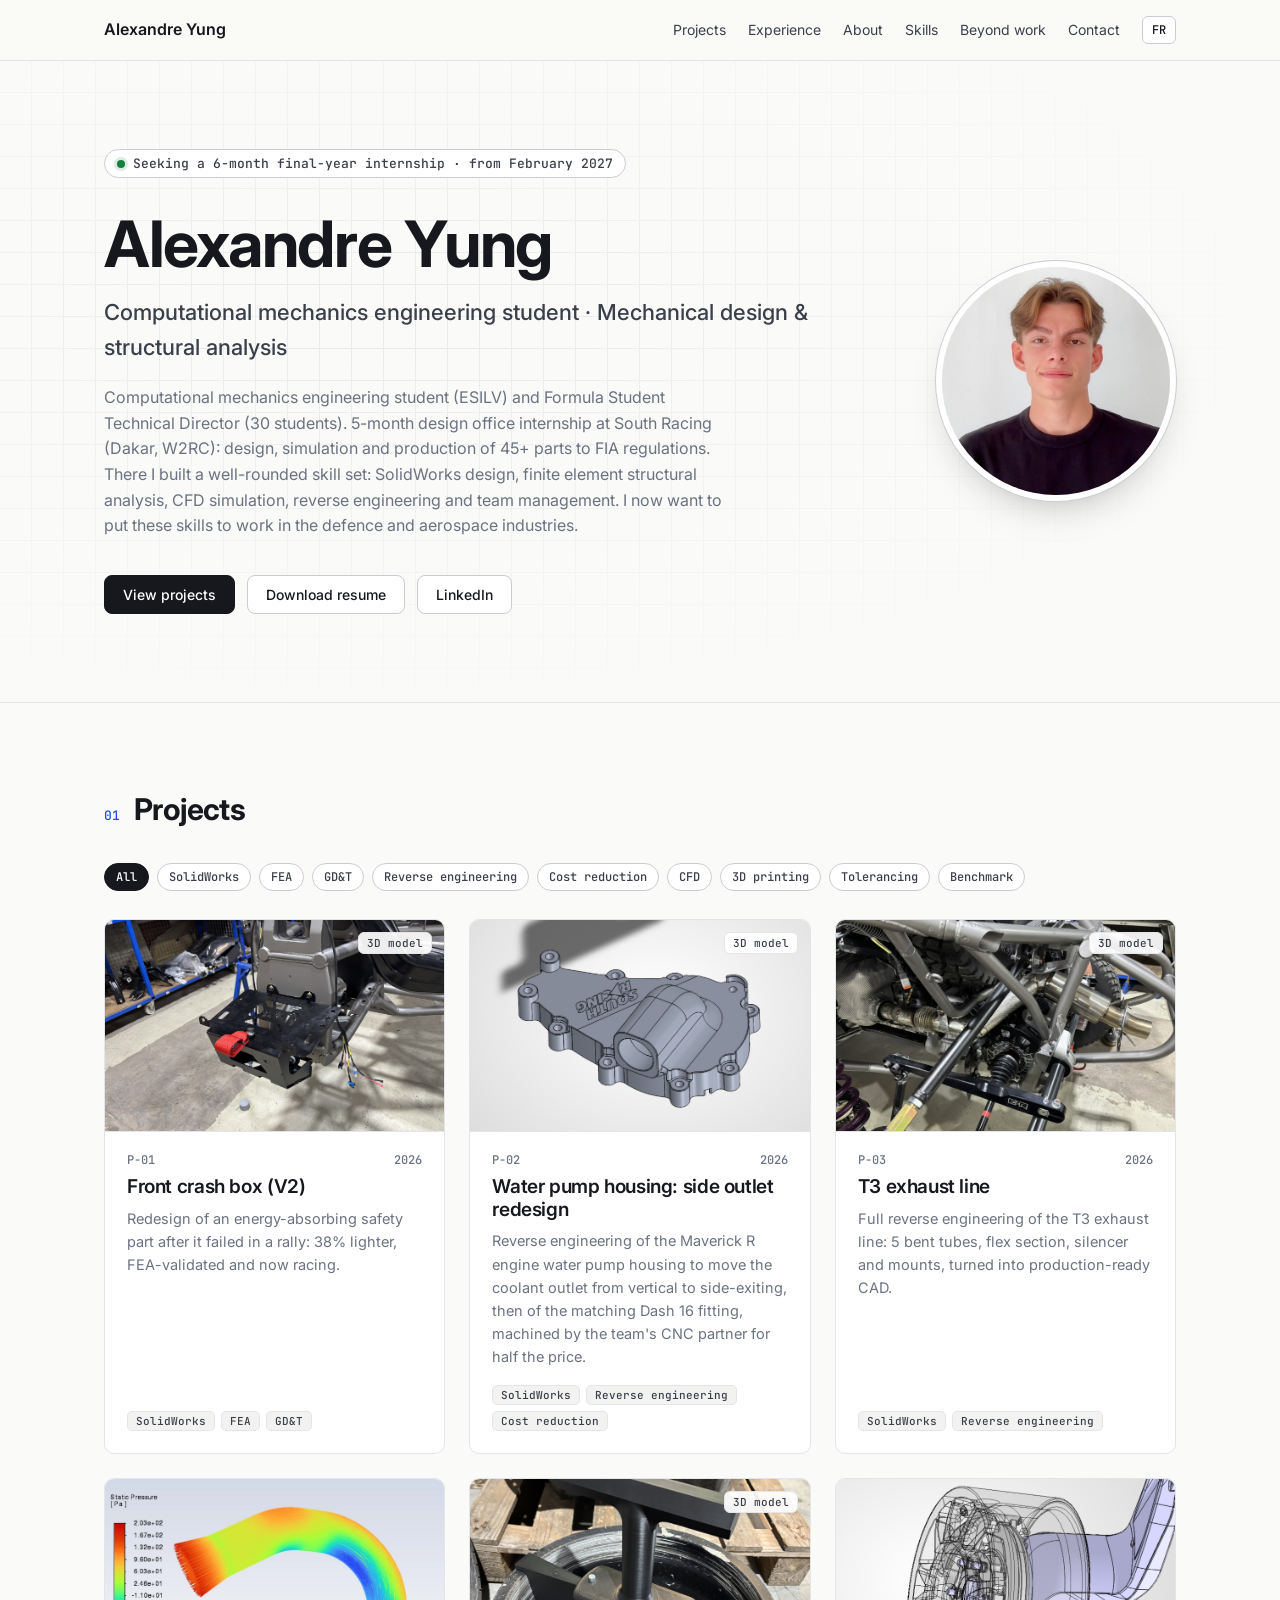
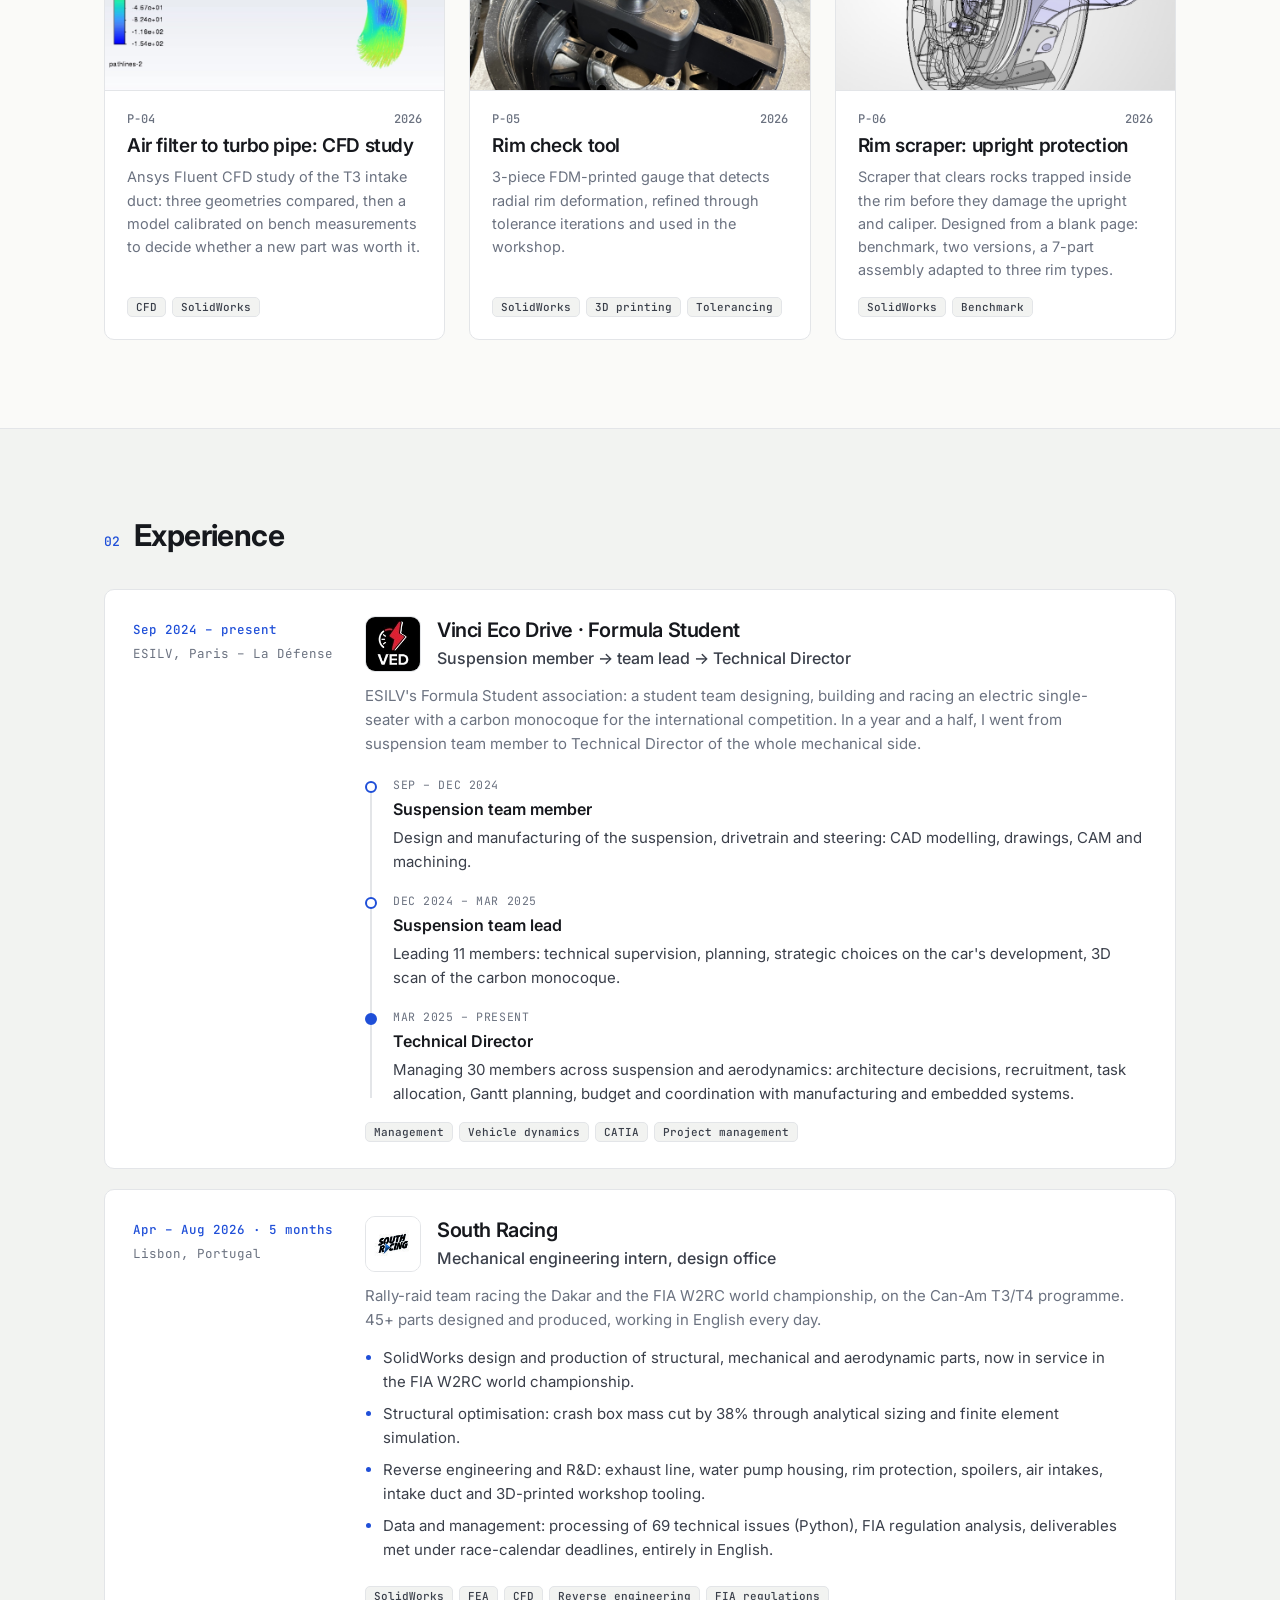
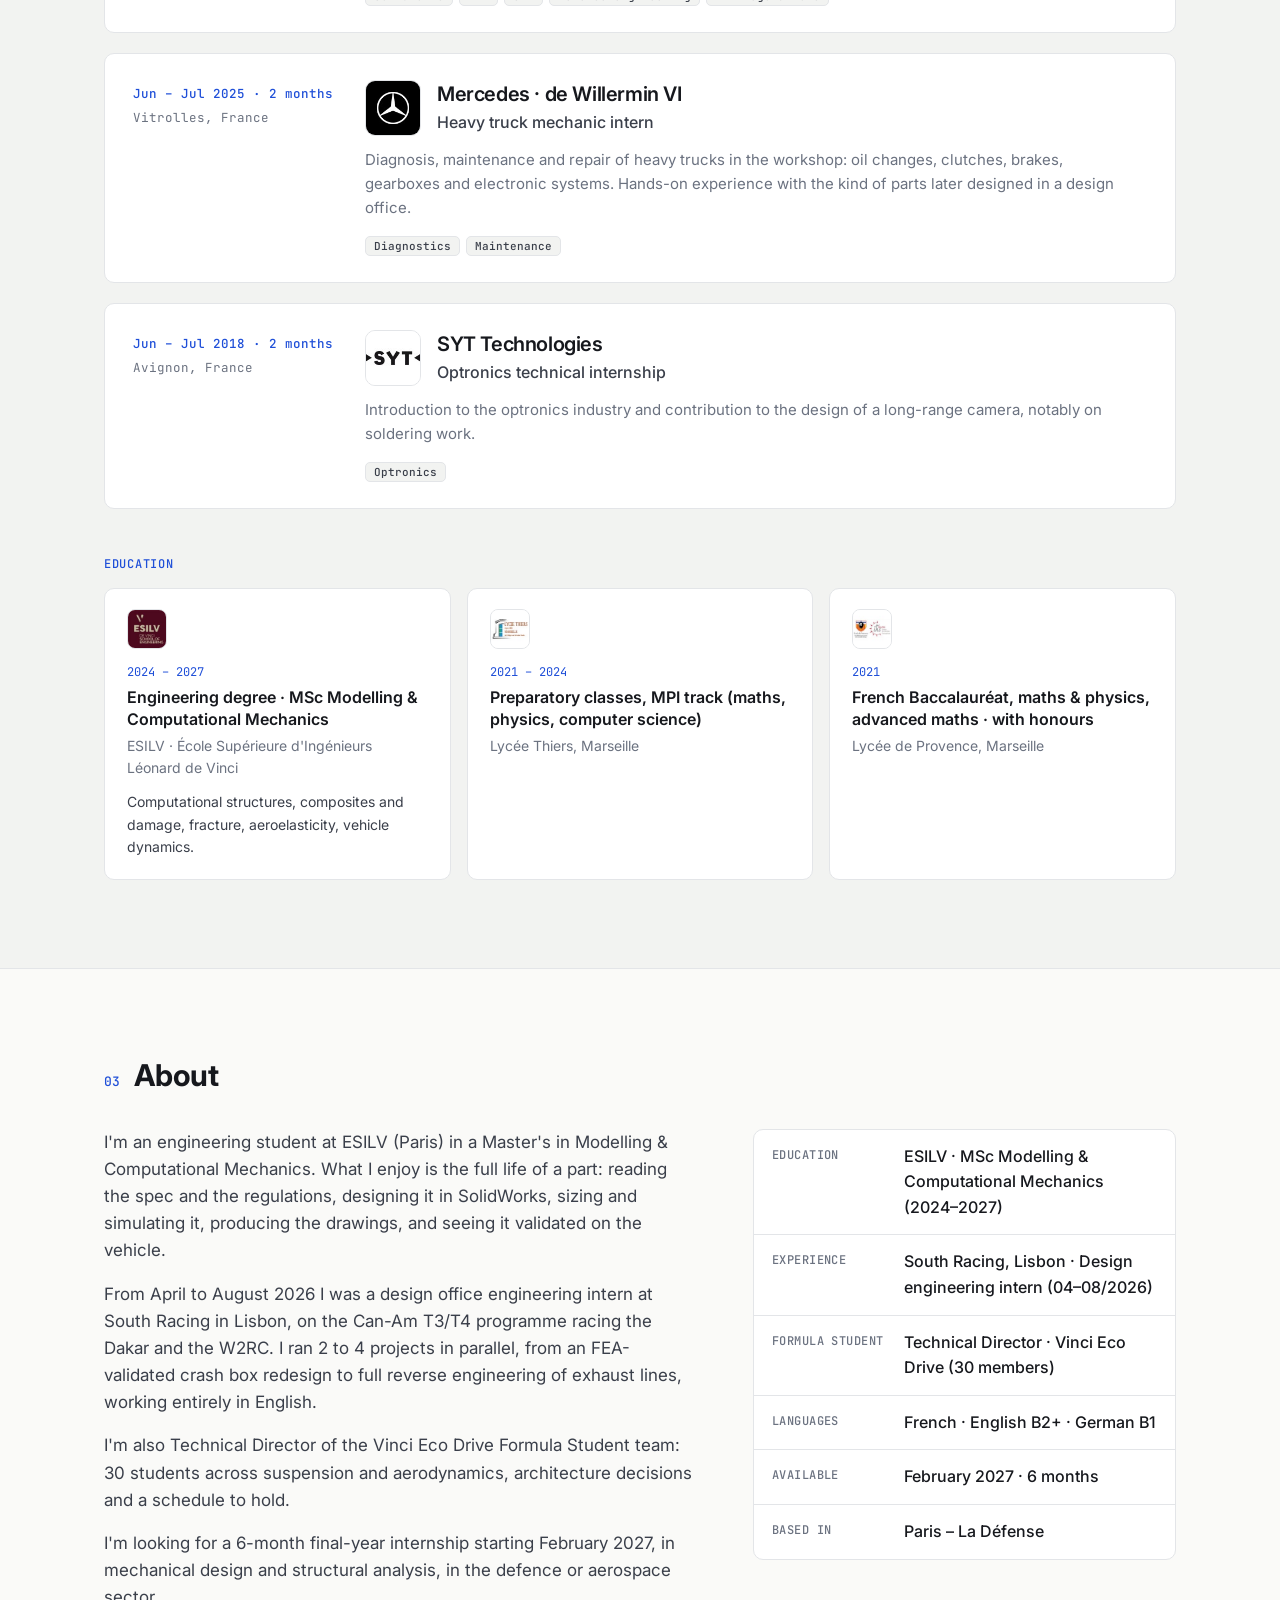
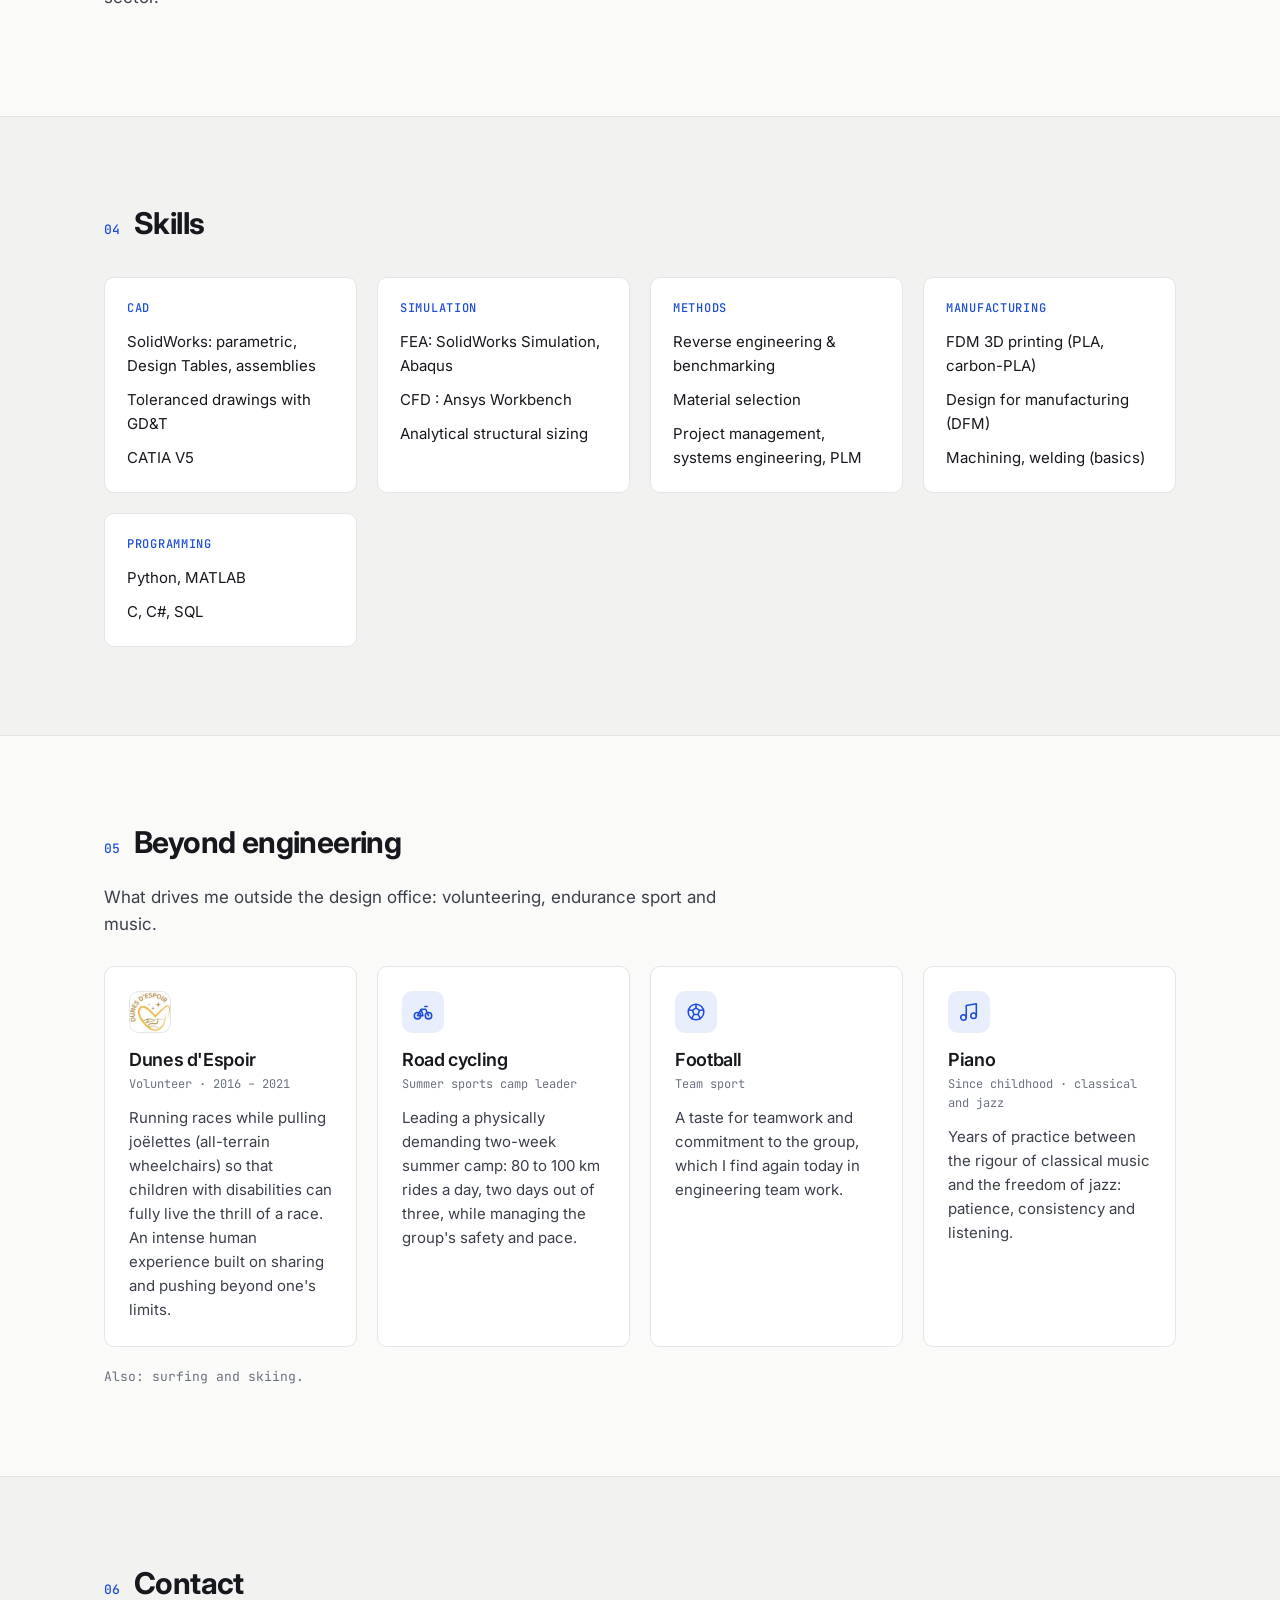
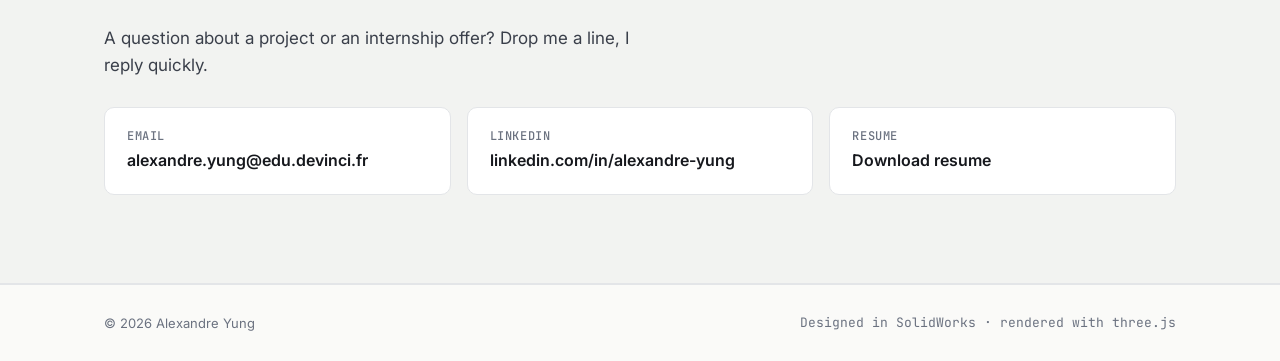
==== commit 559411d6: "Nouvelle accroche, logos officiels, versionnage des fichiers contre le cache Co-Authored-By: Claude " ====
--- a/index.html
+++ b/index.html
@@ -9,7 +9,7 @@
   <link rel="preconnect" href="https://fonts.googleapis.com">
   <link rel="preconnect" href="https://fonts.gstatic.com" crossorigin>
   <link href="https://fonts.googleapis.com/css2?family=Inter:wght@400;500;600;700&family=JetBrains+Mono:wght@400;500&display=swap" rel="stylesheet">
-  <link rel="stylesheet" href="css/style.css">
+  <link rel="stylesheet" href="css/style.css?v=20261026b">
 </head>
 <body>
   <header class="topbar">
@@ -137,7 +137,7 @@
     </div>
   </footer>
 
-  <script src="js/content.js"></script>
-  <script src="js/main.js"></script>
+  <script src="js/content.js?v=20261026b"></script>
+  <script src="js/main.js?v=20261026b"></script>
 </body>
 </html>
--- a/css/style.css
+++ b/css/style.css
@@ -152,10 +152,17 @@
 .exp { display: grid; grid-template-columns: 200px minmax(0, 1fr); gap: 32px; background: var(--surface); border: 1px solid var(--line); border-radius: var(--radius); padding: 26px 28px; }
 .exp-meta { display: flex; flex-direction: column; gap: 4px; font-size: 12.5px; color: var(--muted); padding-top: 4px; }
 .exp-meta span:first-child { color: var(--accent); font-weight: 500; }
+.exp-head { display: flex; align-items: center; gap: 16px; }
+.org-logo { width: 56px; height: 56px; flex-shrink: 0; border-radius: 10px; object-fit: contain; background: #fff; border: 1px solid var(--line); }
+.org-logo-sm { width: 40px; height: 40px; border-radius: 8px; margin-bottom: 10px; }
+.beyond-logo { width: 42px; height: 42px; border-radius: 10px; margin-bottom: 16px; display: block; }
 .exp-body h3 { font-size: 20px; font-weight: 600; }
 .exp-role { margin: 4px 0 0; font-weight: 500; color: var(--ink-2); }
 .exp-intro { margin: 12px 0 0; color: var(--muted); font-size: 15px; max-width: 760px; }
 .exp .tags { padding-top: 16px; }
+.exp-bullets { margin: 14px 0 0; padding-left: 18px; color: var(--ink-2); font-size: 15px; max-width: 760px; }
+.exp-bullets li { margin-bottom: 8px; }
+.exp-bullets li::marker { color: var(--accent); }
 .steps { list-style: none; margin: 20px 0 0; padding: 0; position: relative; display: flex; flex-direction: column; gap: 18px; }
 .steps::before { content: ""; position: absolute; left: 5px; top: 8px; bottom: 8px; width: 2px; background: var(--line); }
 .steps li { position: relative; padding-left: 28px; }
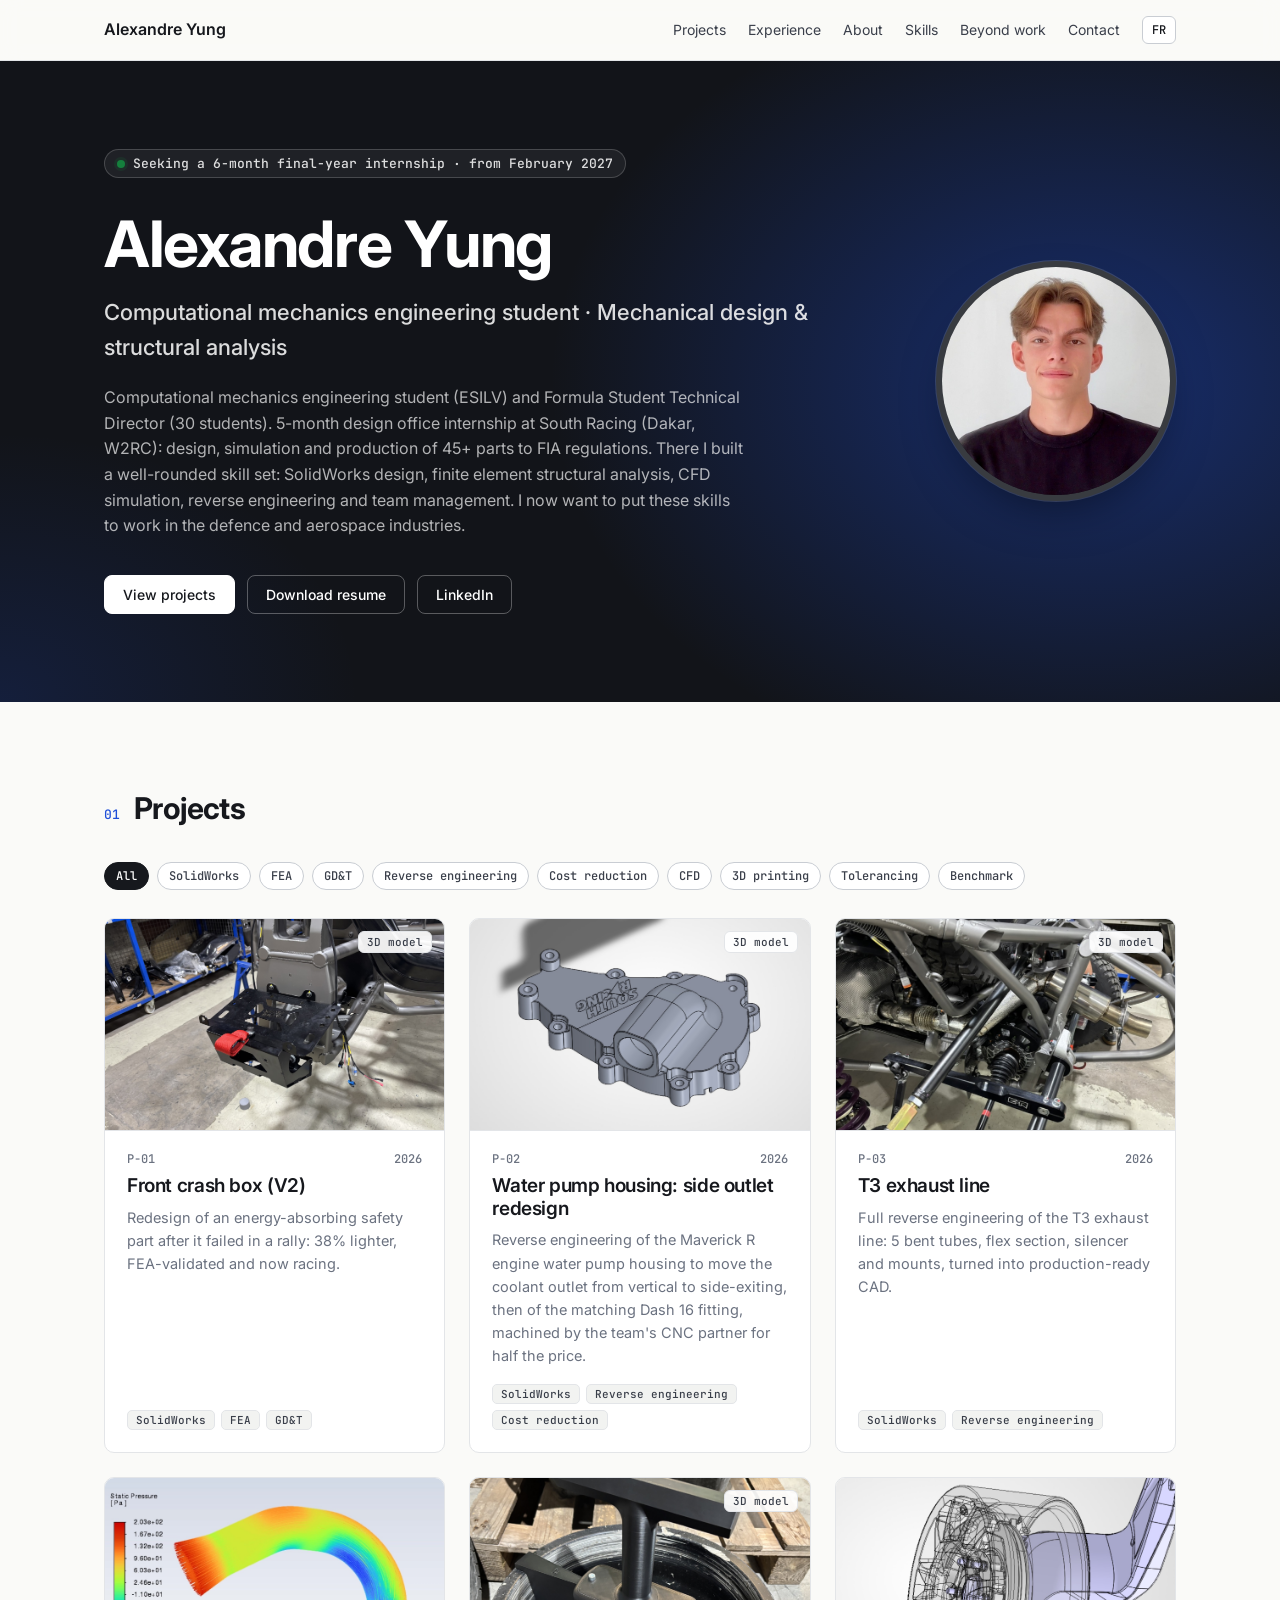
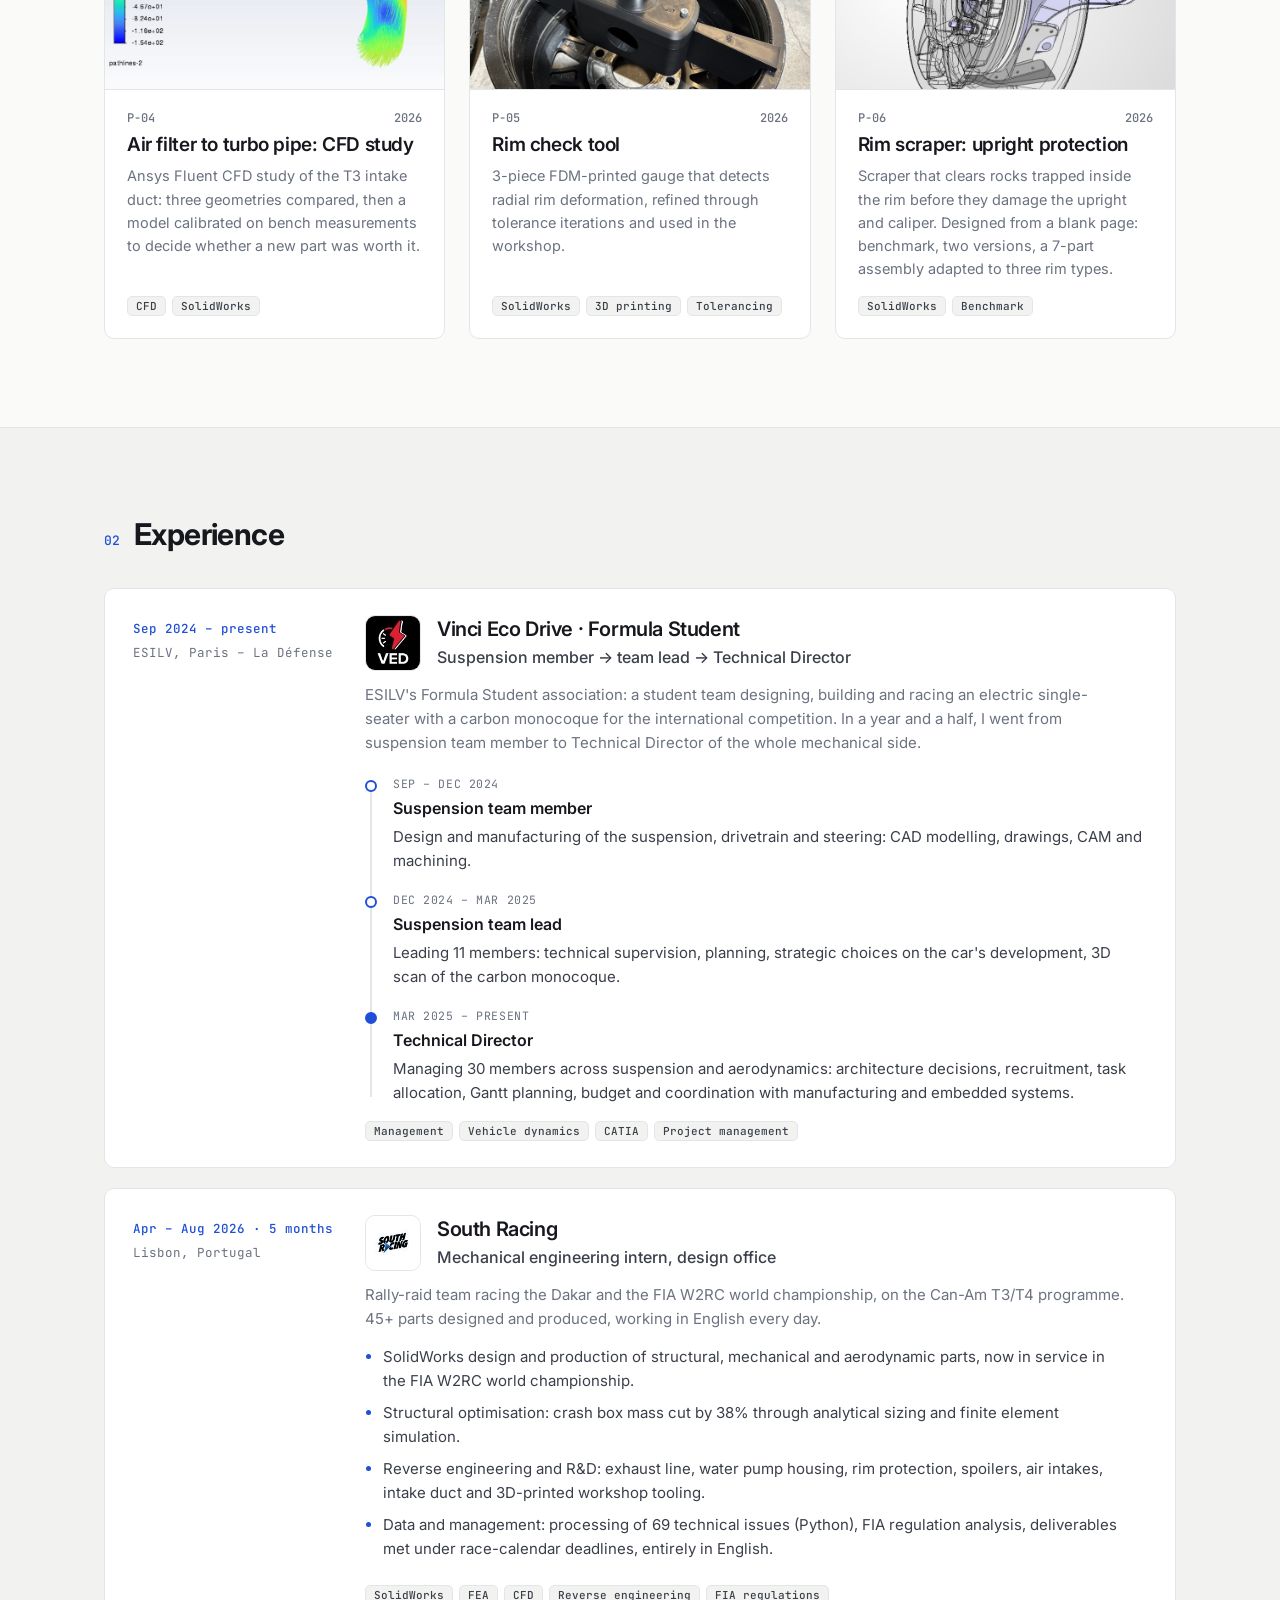
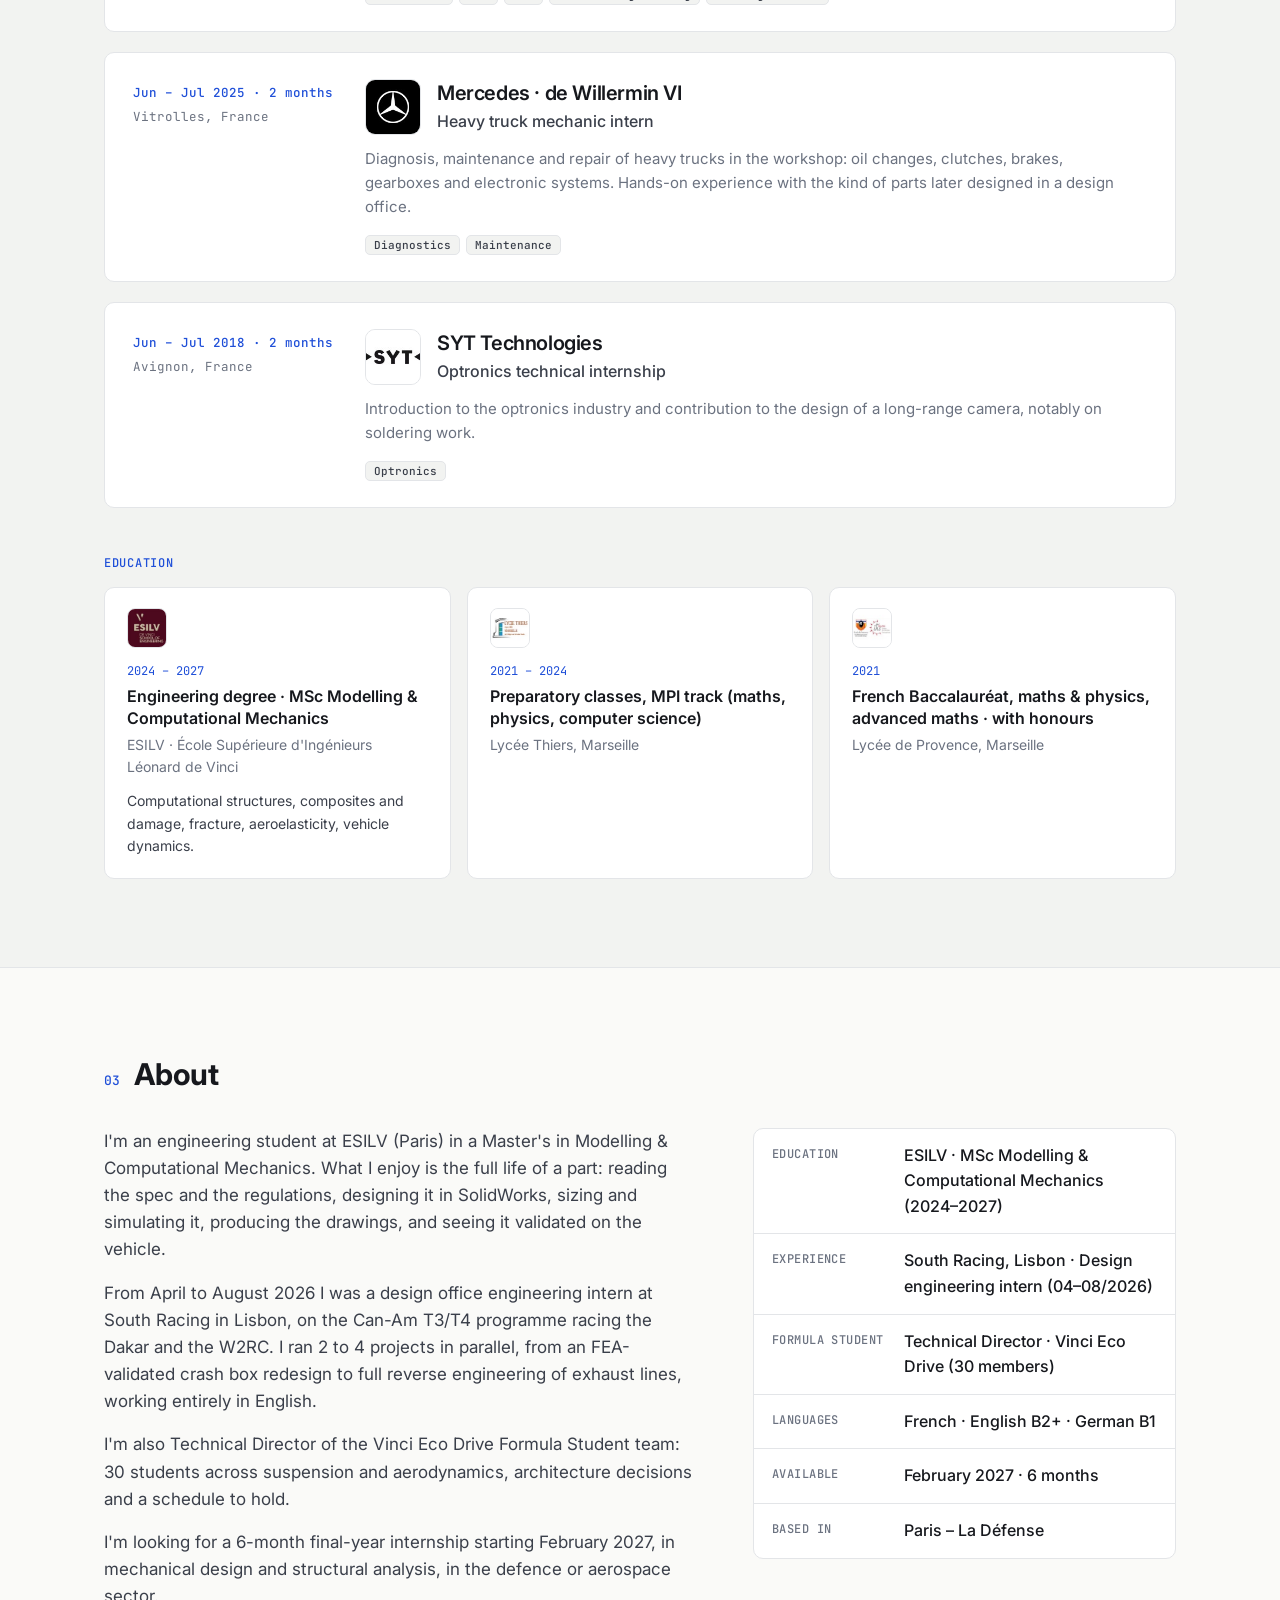
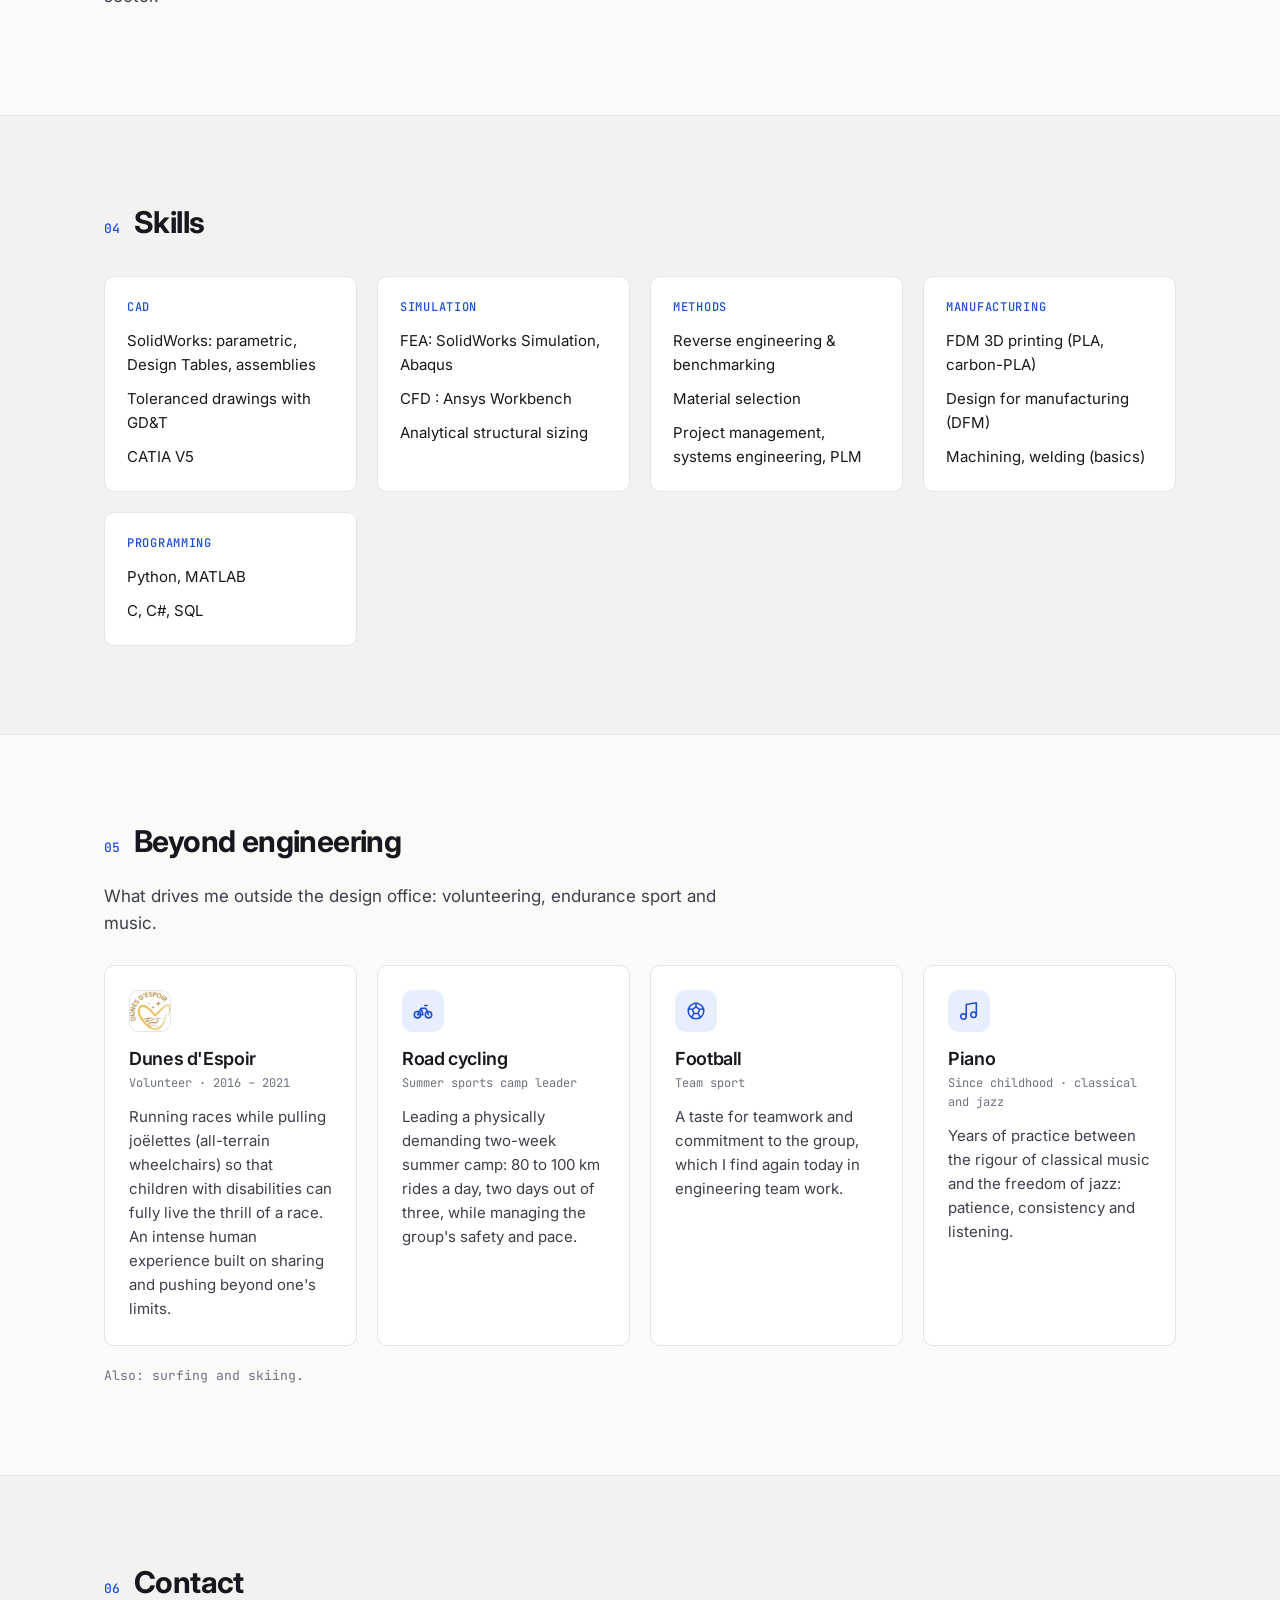
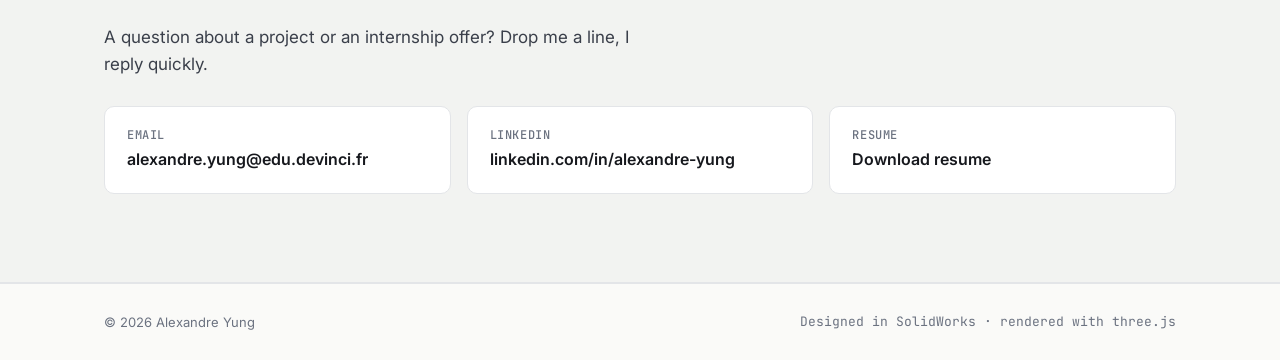
==== commit 9cdc1dd3: "En-tête sombre premium à la place du quadrillage Co-Authored-By: Claude Opus 5.5 <noreply@anthropic." ====
--- a/index.html
+++ b/index.html
@@ -9,7 +9,7 @@
   <link rel="preconnect" href="https://fonts.googleapis.com">
   <link rel="preconnect" href="https://fonts.gstatic.com" crossorigin>
   <link href="https://fonts.googleapis.com/css2?family=Inter:wght@400;500;600;700&family=JetBrains+Mono:wght@400;500&display=swap" rel="stylesheet">
-  <link rel="stylesheet" href="css/style.css?v=20261026b">
+  <link rel="stylesheet" href="css/style.css?v=20261026c">
 </head>
 <body>
   <header class="topbar">
@@ -137,7 +137,7 @@
     </div>
   </footer>
 
-  <script src="js/content.js?v=20261026b"></script>
-  <script src="js/main.js?v=20261026b"></script>
+  <script src="js/content.js?v=20261026c"></script>
+  <script src="js/main.js?v=20261026c"></script>
 </body>
 </html>
--- a/css/style.css
+++ b/css/style.css
@@ -57,21 +57,14 @@
 
 /* ---------- Hero ---------- */
 .hero {
-  position: relative;
-  border-bottom: 1px solid var(--line);
-  background-color: var(--paper);
-  background-image:
-    linear-gradient(var(--line) 1px, transparent 1px),
-    linear-gradient(90deg, var(--line) 1px, transparent 1px);
-  background-size: 32px 32px;
-  background-position: -1px -1px;
-}
-.hero::after {
-  content: ""; position: absolute; inset: 0; pointer-events: none;
-  background: radial-gradient(ellipse at 30% 40%, rgba(250,250,248,0.2), var(--paper) 75%);
+  position: relative; color: #fff;
+  background:
+    radial-gradient(60% 90% at 85% 50%, rgba(31, 79, 216, 0.45), transparent 70%),
+    radial-gradient(40% 60% at 0% 100%, rgba(31, 79, 216, 0.18), transparent 70%),
+    #121419;
 }
 .hero-inner { position: relative; z-index: 1; padding-top: 88px; padding-bottom: 88px; display: grid; grid-template-columns: minmax(0, 1fr) auto; gap: 56px; align-items: center; }
-.hero-photo { margin: 0; width: 240px; height: 240px; border-radius: 50%; overflow: hidden; border: 6px solid var(--surface); box-shadow: 0 0 0 1px var(--line-strong), 0 18px 40px -20px rgba(22,24,29,0.35); background: var(--alt); }
+.hero-photo { margin: 0; width: 240px; height: 240px; border-radius: 50%; overflow: hidden; border: 6px solid rgba(255,255,255,0.12); box-shadow: 0 0 0 1px rgba(255,255,255,0.15), 0 20px 50px -20px rgba(0,0,0,0.6); background: #1d2026; }
 .hero-photo img { width: 100%; height: 100%; object-fit: cover; }
 .status {
   display: inline-flex; align-items: center; gap: 8px;
@@ -81,8 +74,13 @@
 }
 .dot { width: 8px; height: 8px; border-radius: 50%; background: var(--ok); box-shadow: 0 0 0 3px rgba(21,128,61,0.15); }
 .hero h1 { font-size: clamp(40px, 6vw, 64px); font-weight: 700; }
-.hero-title { font-size: clamp(18px, 2.2vw, 22px); color: var(--ink-2); margin: 12px 0 0; font-weight: 500; }
-.hero-pitch { max-width: 620px; color: var(--muted); margin: 20px 0 0; }
+.hero-title { font-size: clamp(18px, 2.2vw, 22px); color: rgba(255,255,255,0.85); margin: 12px 0 0; font-weight: 500; }
+.hero-pitch { max-width: 640px; color: rgba(255,255,255,0.68); margin: 20px 0 0; }
+.hero .status { background: rgba(255,255,255,0.06); border-color: rgba(255,255,255,0.18); color: rgba(255,255,255,0.85); }
+.hero .btn { background: transparent; color: #fff; border-color: rgba(255,255,255,0.3); }
+.hero .btn:hover { border-color: #fff; }
+.hero .btn-primary { background: #fff; color: var(--ink); border-color: #fff; }
+.hero .btn-primary:hover { background: var(--accent); border-color: var(--accent); color: #fff; }
 .hero-actions { display: flex; flex-wrap: wrap; gap: 12px; margin-top: 36px; }
 
 .btn {
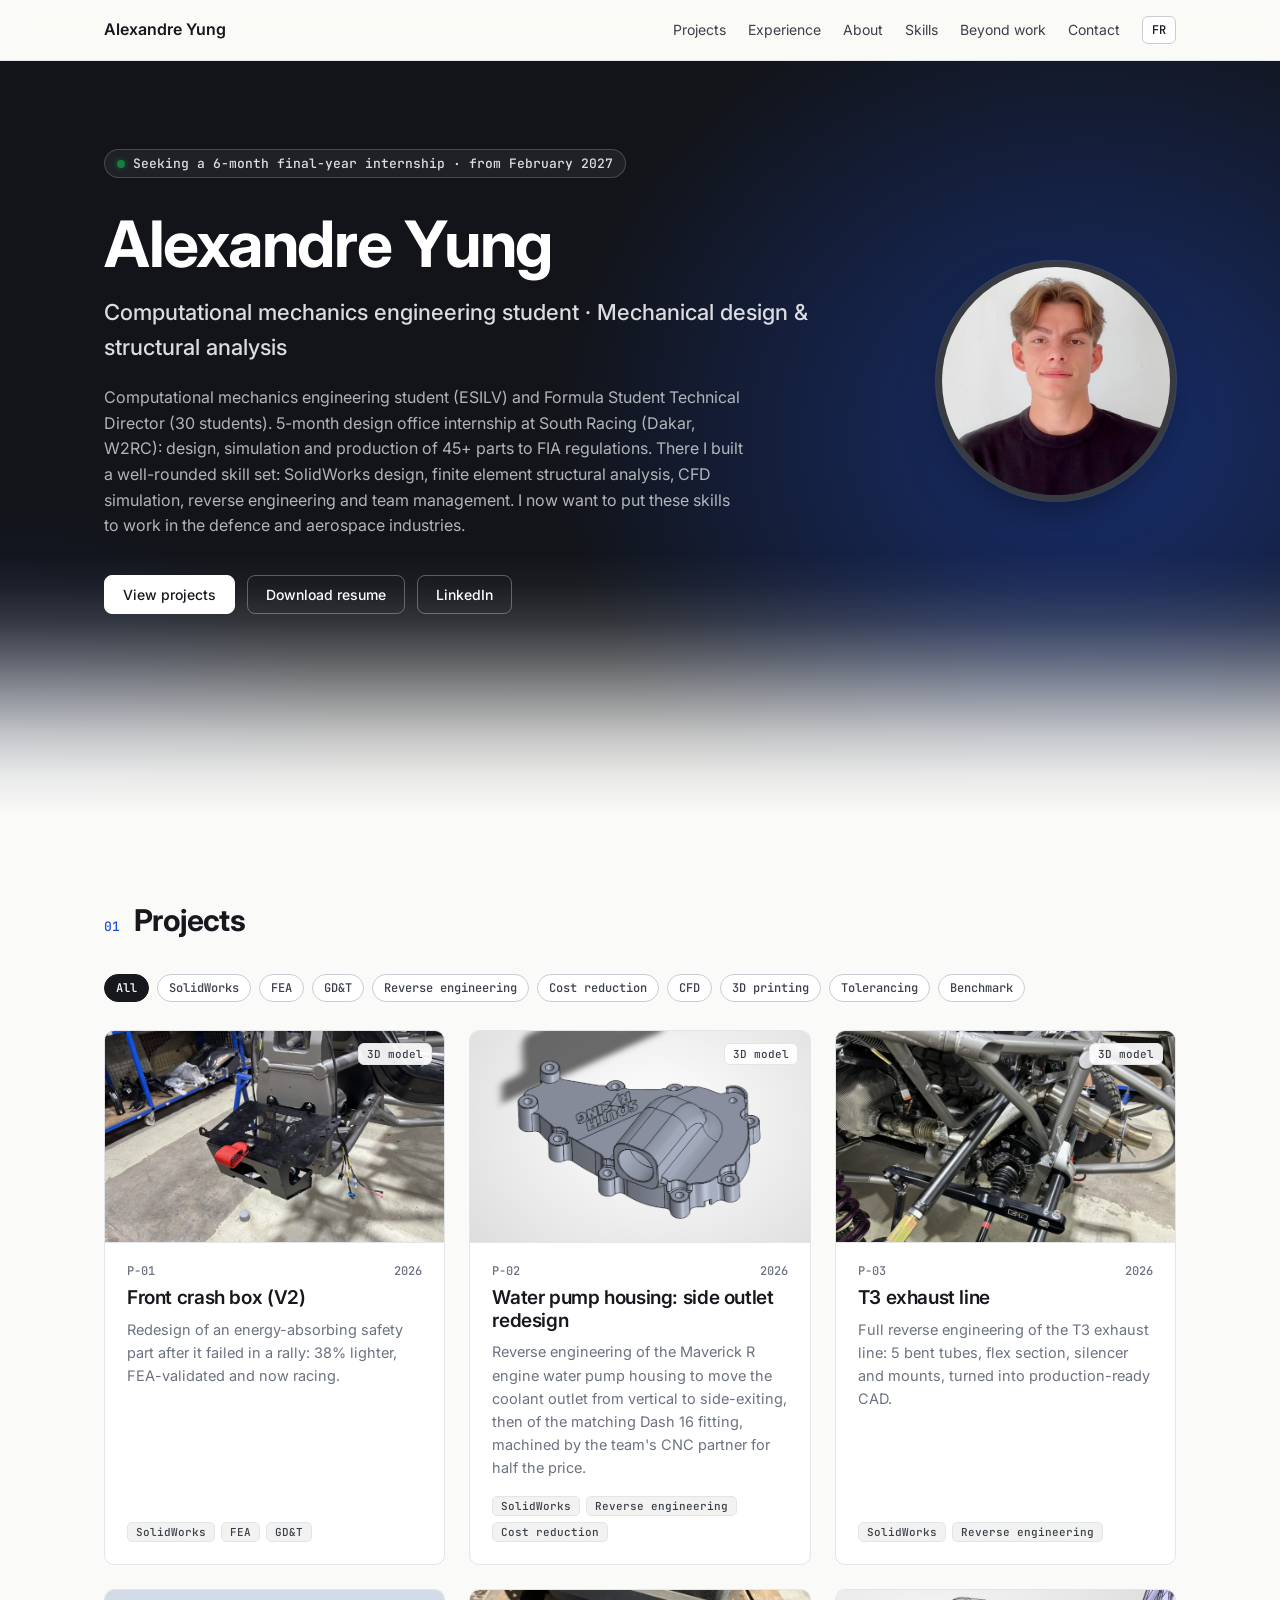
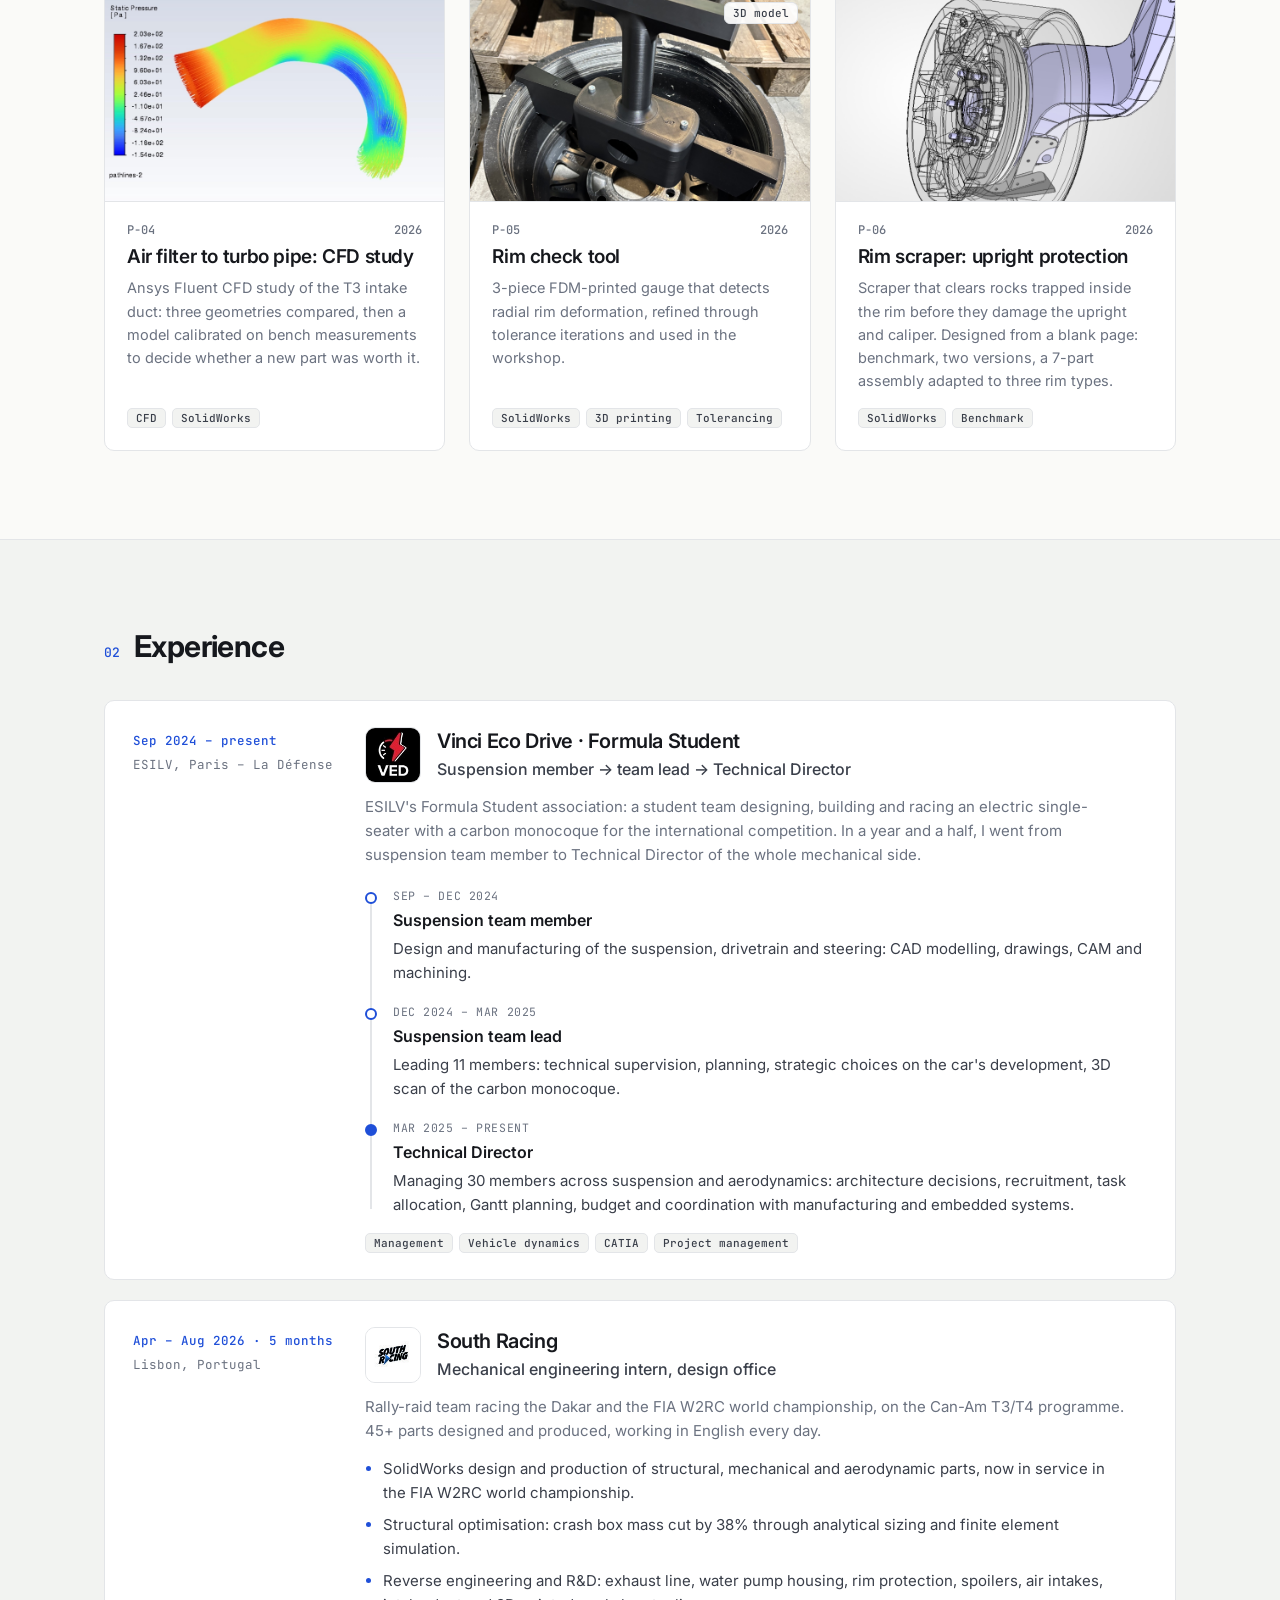
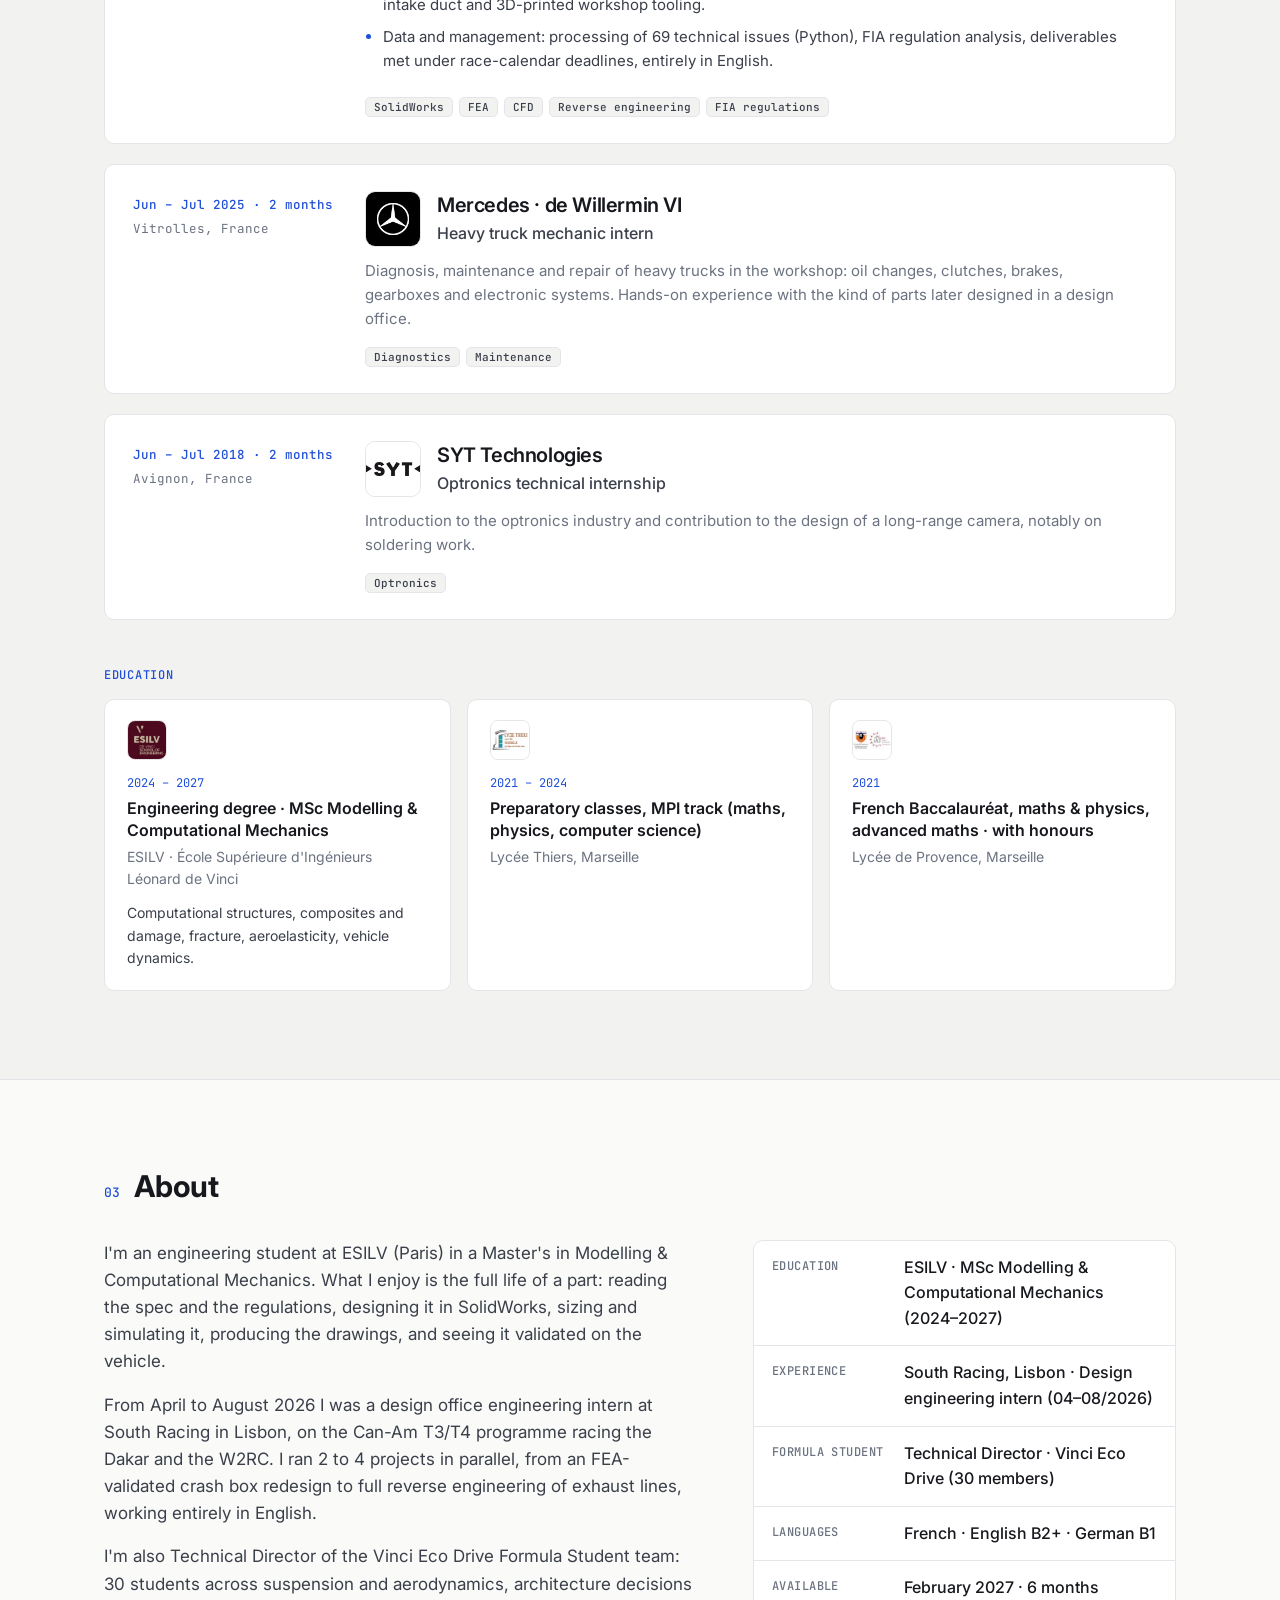
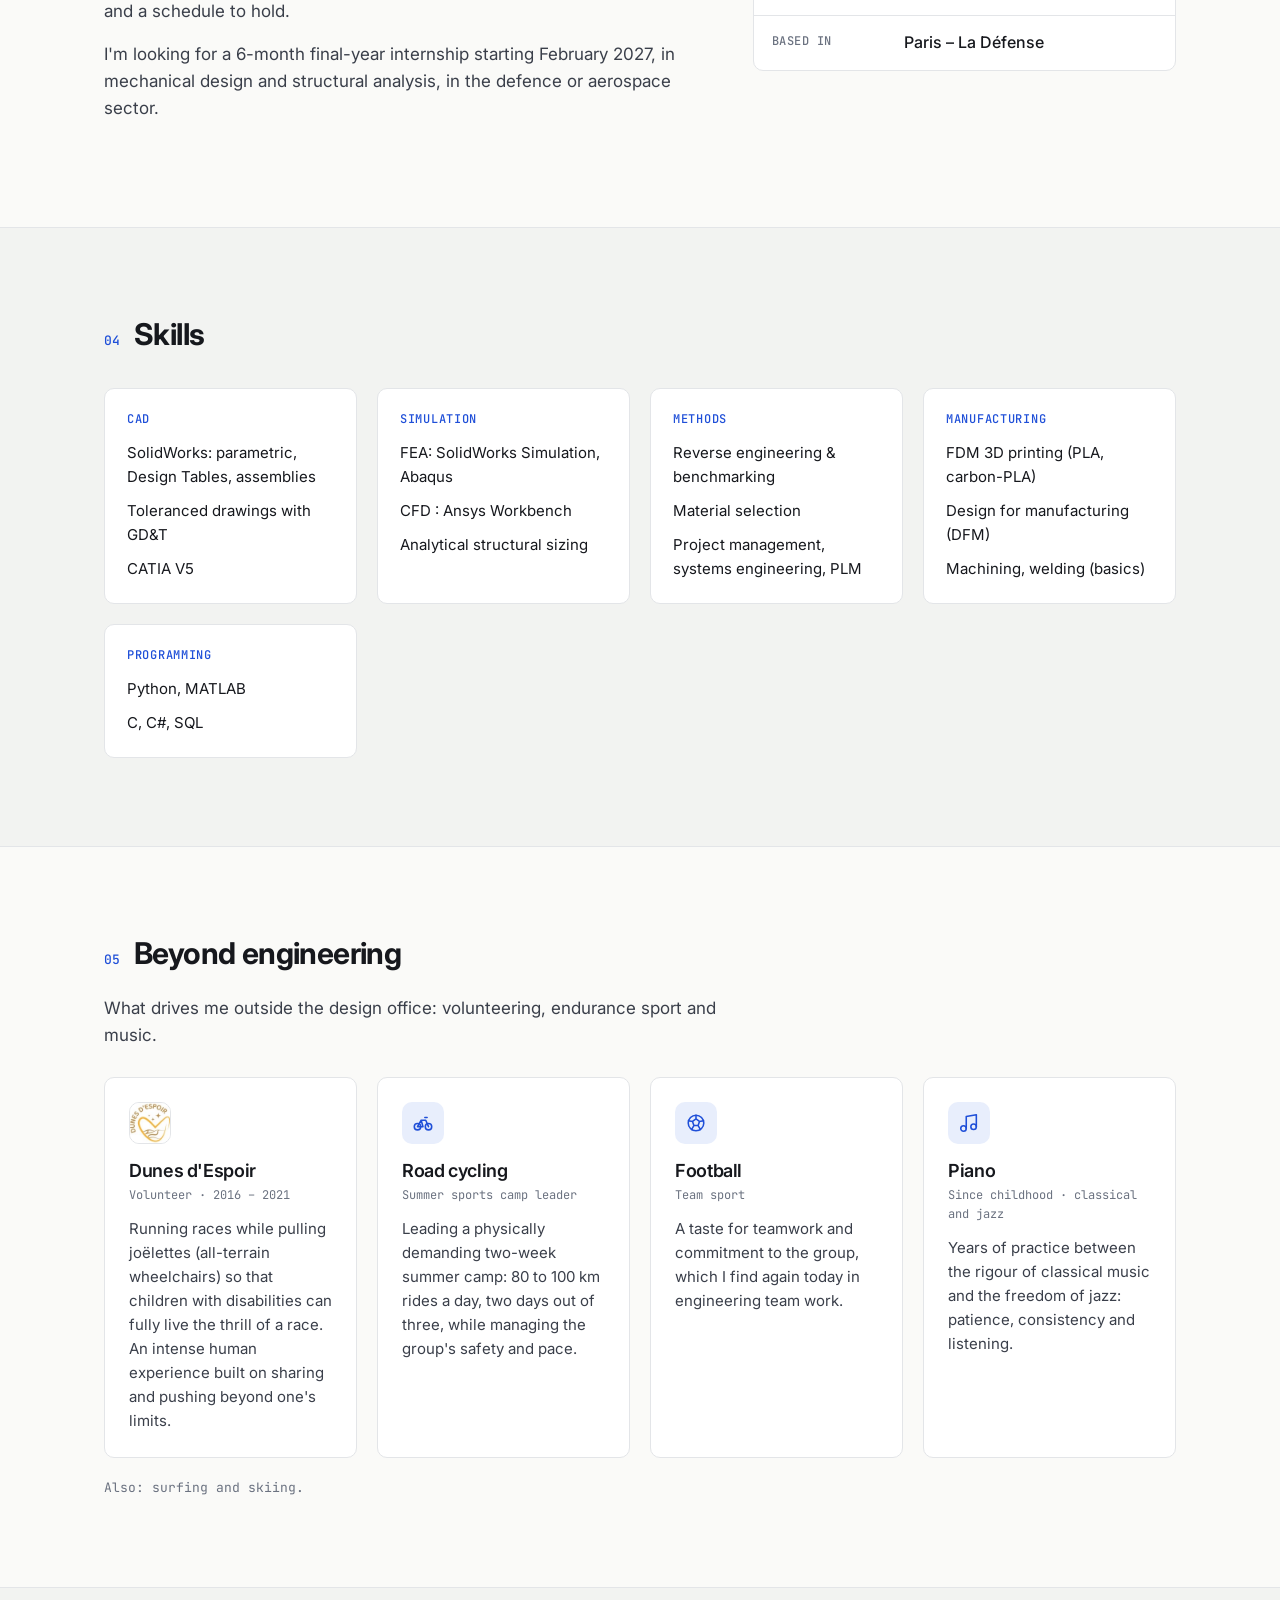
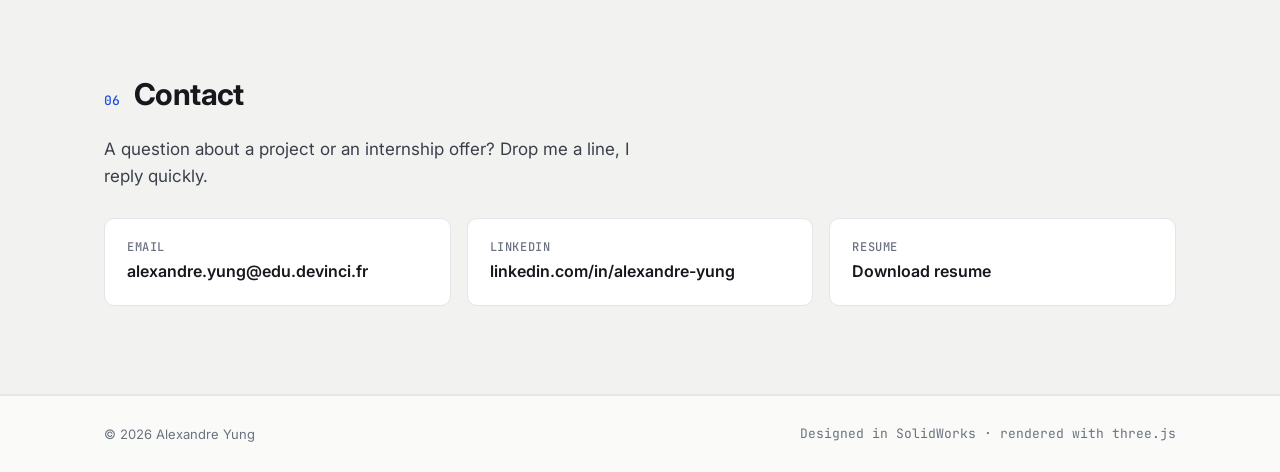
==== commit 534c0b21: "Fondu progressif entre l'en-tête sombre et la page Co-Authored-By: Claude Opus 5.5 <noreply@anthropi" ====
--- a/index.html
+++ b/index.html
@@ -9,7 +9,7 @@
   <link rel="preconnect" href="https://fonts.googleapis.com">
   <link rel="preconnect" href="https://fonts.gstatic.com" crossorigin>
   <link href="https://fonts.googleapis.com/css2?family=Inter:wght@400;500;600;700&family=JetBrains+Mono:wght@400;500&display=swap" rel="stylesheet">
-  <link rel="stylesheet" href="css/style.css?v=20261026c">
+  <link rel="stylesheet" href="css/style.css?v=20261026e">
 </head>
 <body>
   <header class="topbar">
@@ -137,7 +137,7 @@
     </div>
   </footer>
 
-  <script src="js/content.js?v=20261026c"></script>
-  <script src="js/main.js?v=20261026c"></script>
+  <script src="js/content.js?v=20261026e"></script>
+  <script src="js/main.js?v=20261026e"></script>
 </body>
 </html>
--- a/css/style.css
+++ b/css/style.css
@@ -63,7 +63,20 @@
     radial-gradient(40% 60% at 0% 100%, rgba(31, 79, 216, 0.18), transparent 70%),
     #121419;
 }
-.hero-inner { position: relative; z-index: 1; padding-top: 88px; padding-bottom: 88px; display: grid; grid-template-columns: minmax(0, 1fr) auto; gap: 56px; align-items: center; }
+/* Fondu progressif vers le fond clair de la page */
+.hero::after {
+  content: ""; position: absolute; left: 0; right: 0; bottom: 0; height: 260px; pointer-events: none;
+  background: linear-gradient(180deg,
+    rgba(250, 250, 248, 0) 0%,
+    rgba(250, 250, 248, 0.04) 12%,
+    rgba(250, 250, 248, 0.14) 26%,
+    rgba(250, 250, 248, 0.32) 40%,
+    rgba(250, 250, 248, 0.55) 55%,
+    rgba(250, 250, 248, 0.77) 70%,
+    rgba(250, 250, 248, 0.92) 85%,
+    var(--paper) 100%);
+}
+.hero-inner { position: relative; z-index: 1; padding-top: 88px; padding-bottom: 200px; display: grid; grid-template-columns: minmax(0, 1fr) auto; gap: 56px; align-items: center; }
 .hero-photo { margin: 0; width: 240px; height: 240px; border-radius: 50%; overflow: hidden; border: 6px solid rgba(255,255,255,0.12); box-shadow: 0 0 0 1px rgba(255,255,255,0.15), 0 20px 50px -20px rgba(0,0,0,0.6); background: #1d2026; }
 .hero-photo img { width: 100%; height: 100%; object-fit: cover; }
 .status {
@@ -362,7 +375,8 @@
   .nav { gap: 14px; }
   .nav a:not(:first-child) { display: none; }
   .project-page .nav a { display: inline; }
-  .hero-inner { padding-top: 64px; padding-bottom: 64px; }
+  .hero-inner { padding-top: 64px; padding-bottom: 150px; }
+  .hero::after { height: 160px; }
   .section { padding: 64px 0; }
   .grid { grid-template-columns: 1fr; }
   .facts div { grid-template-columns: 1fr; gap: 0; }
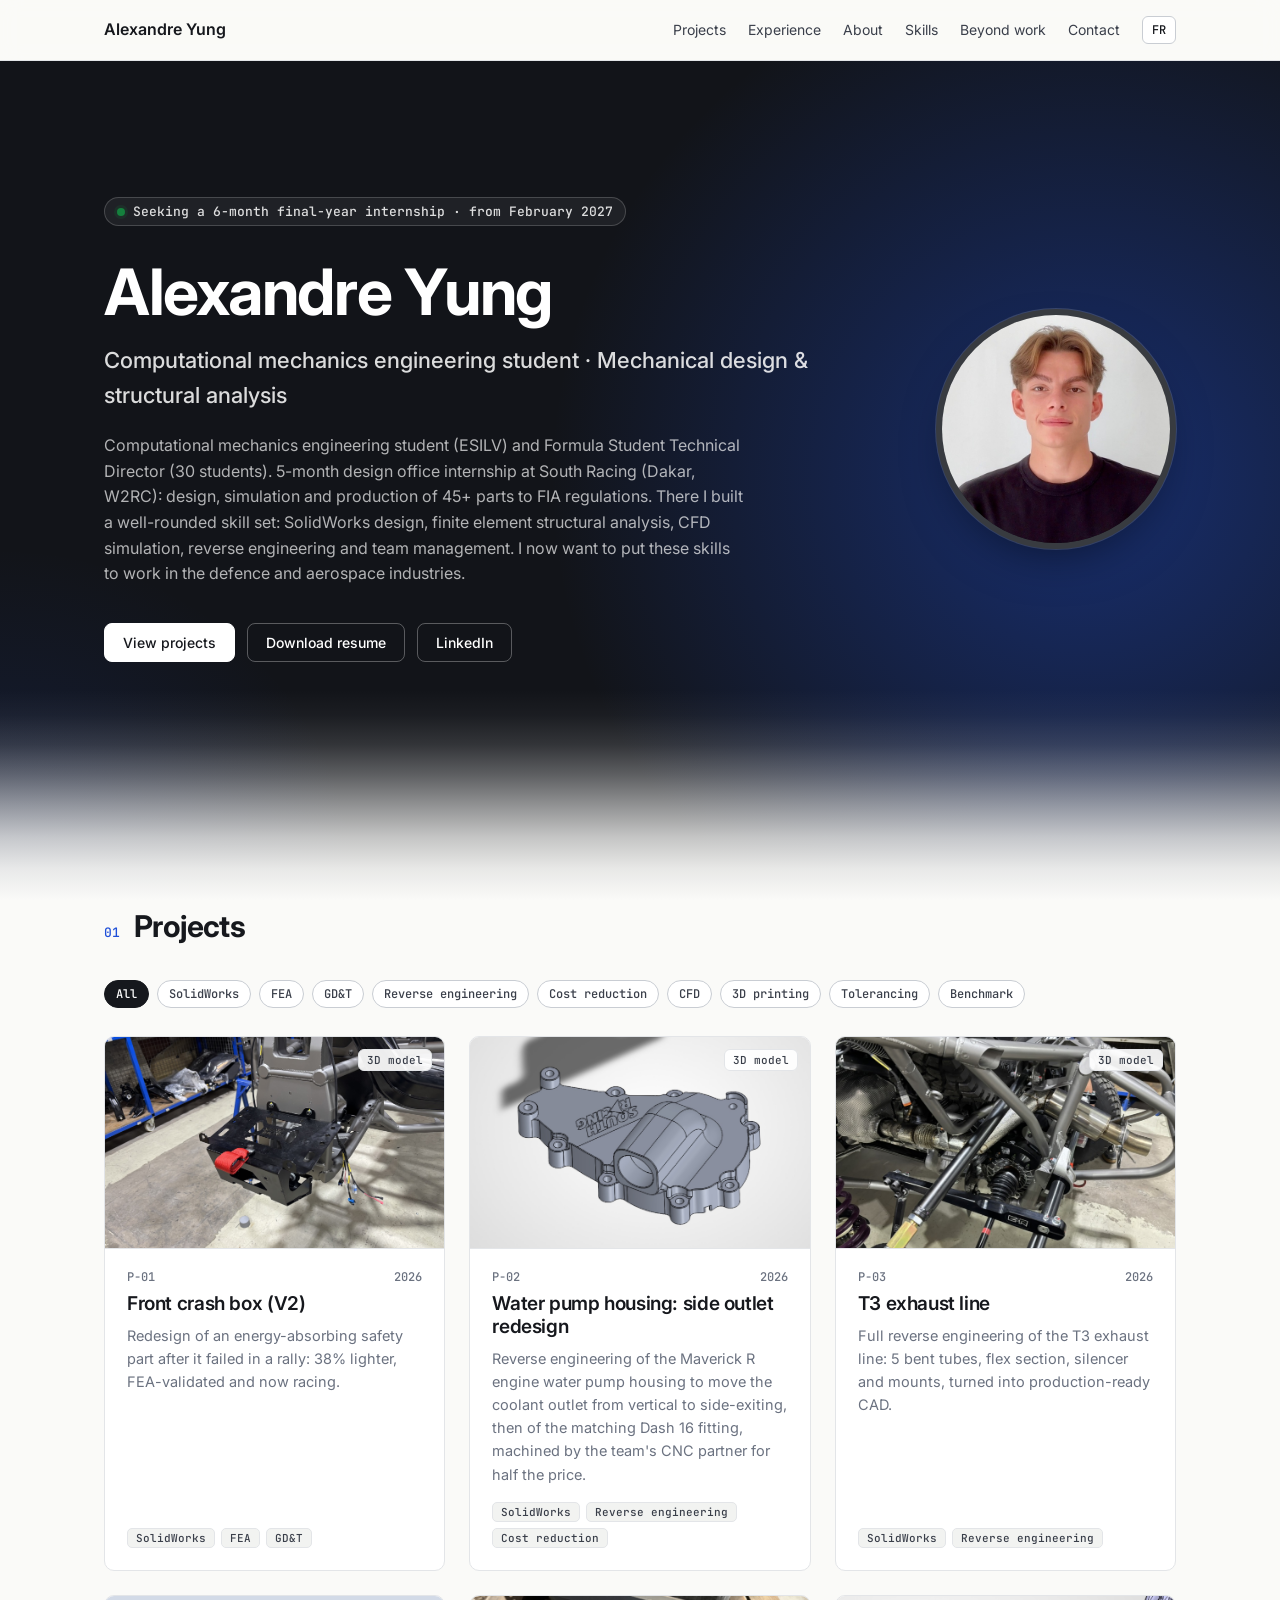
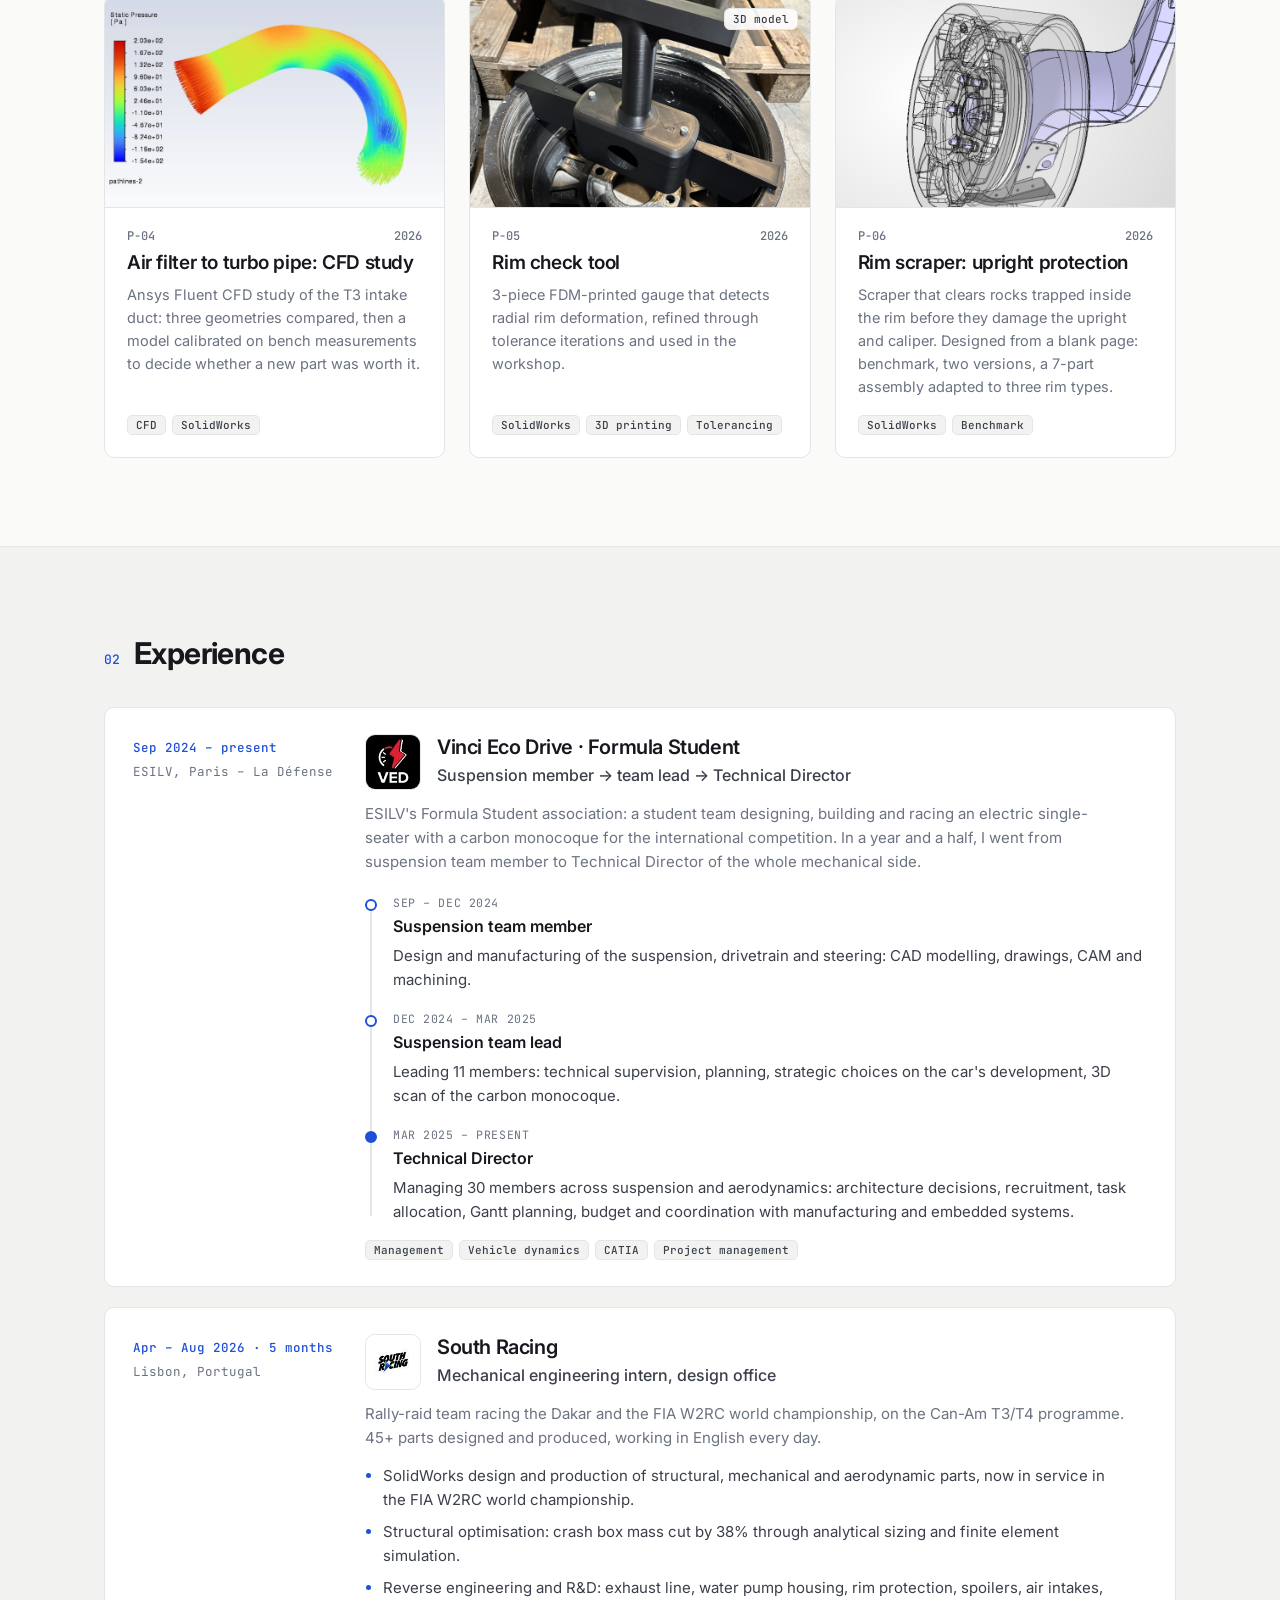
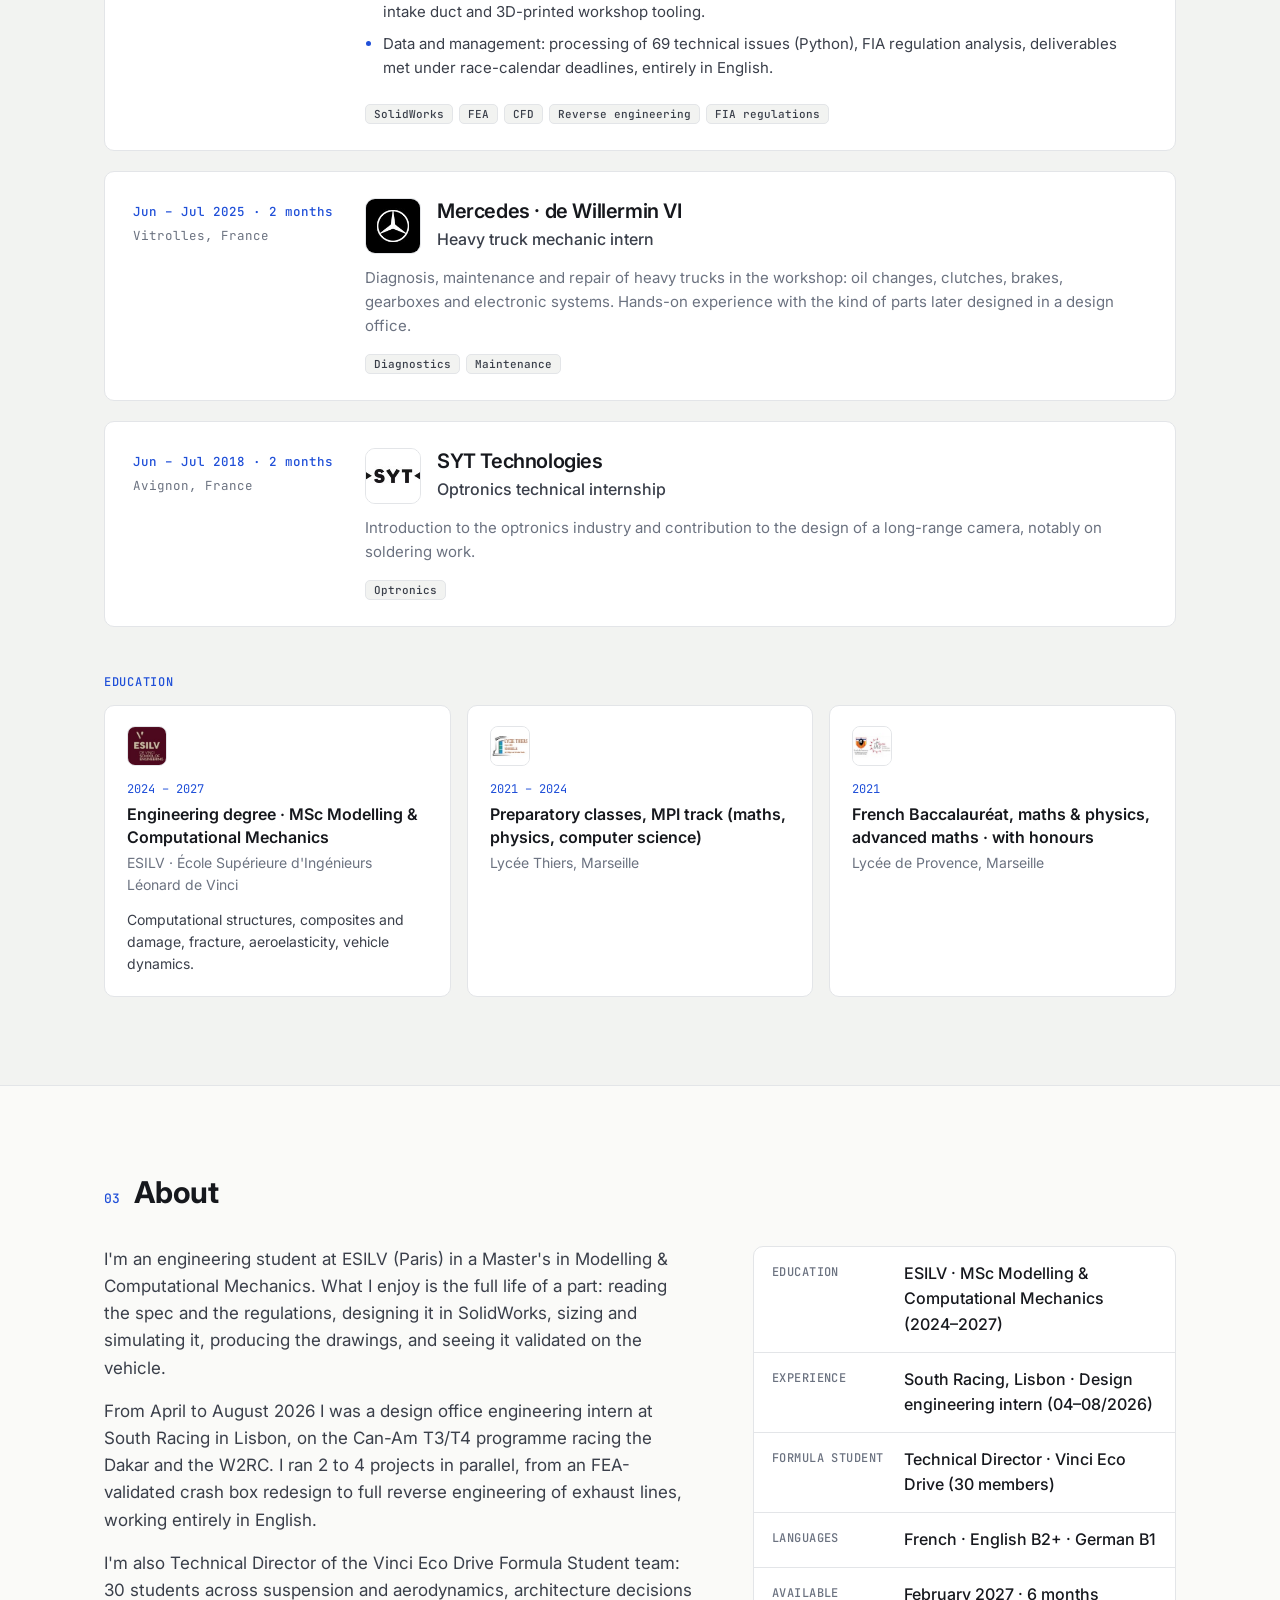
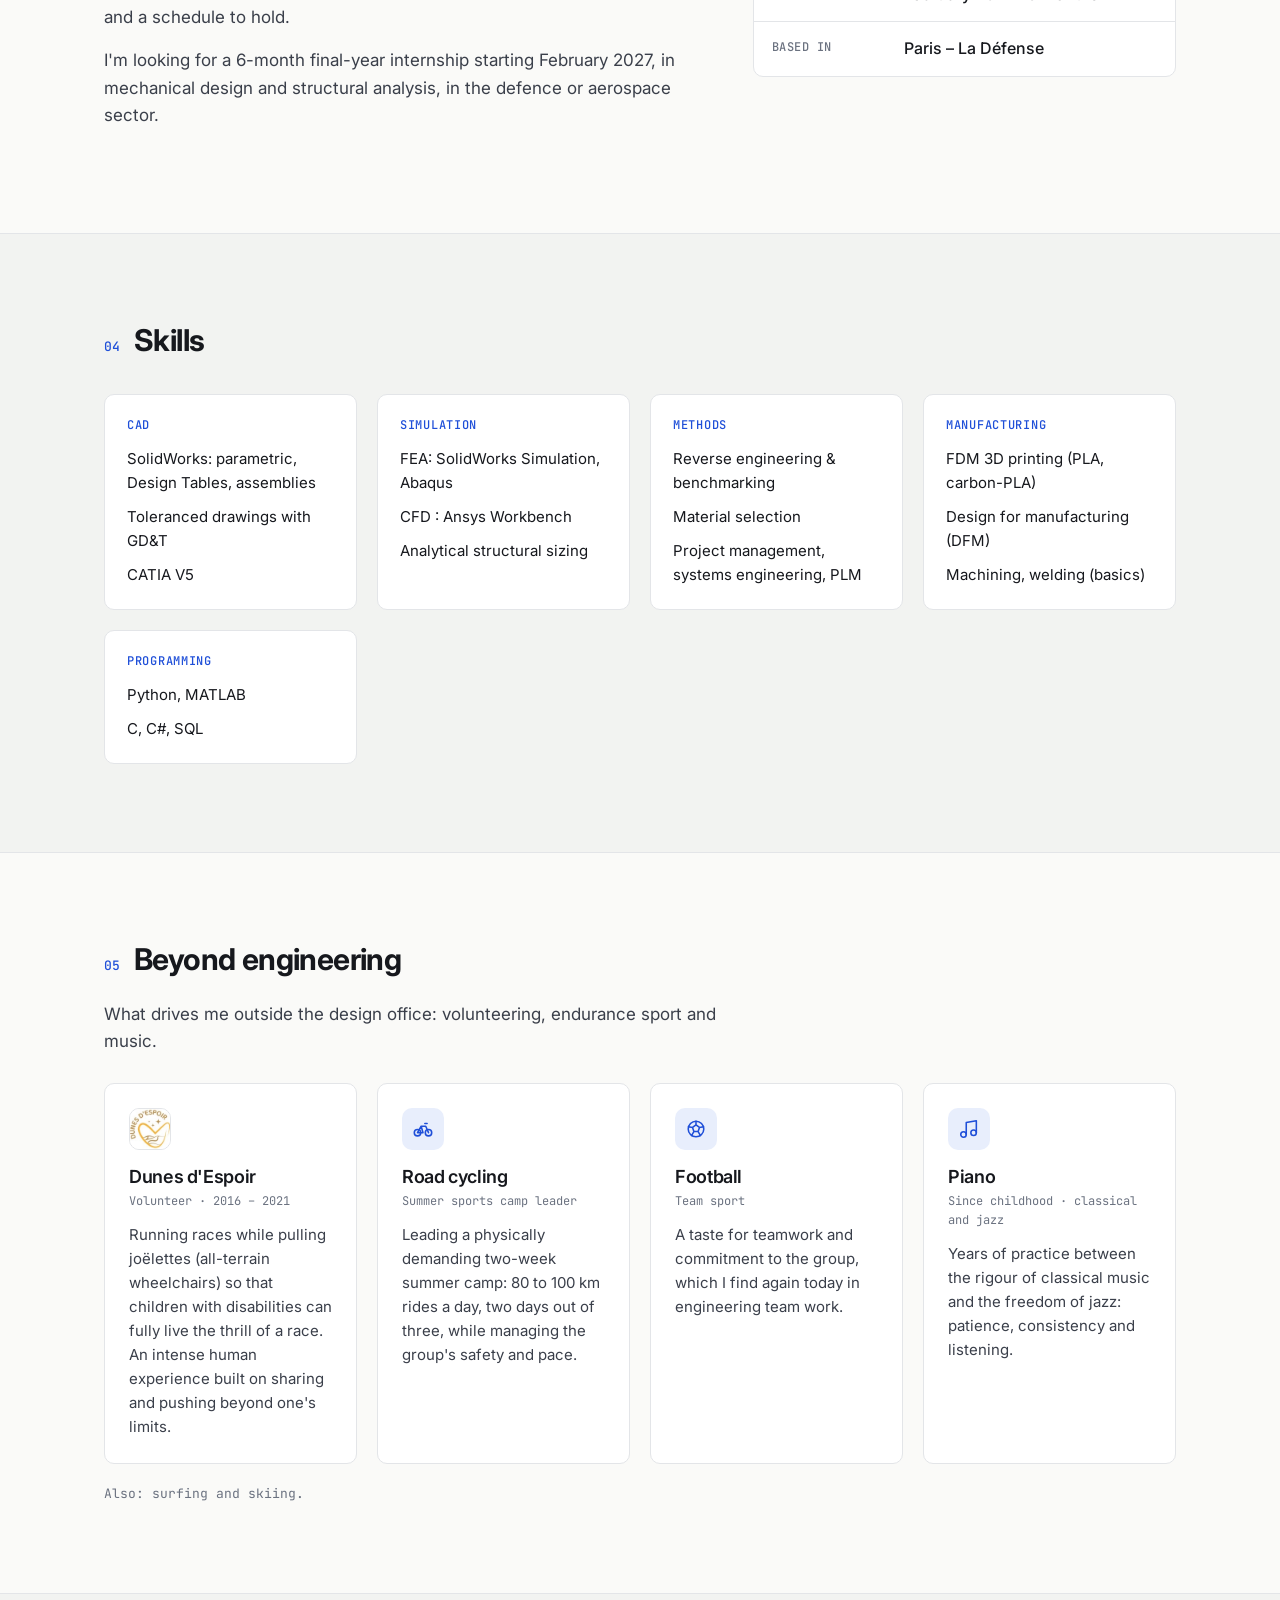
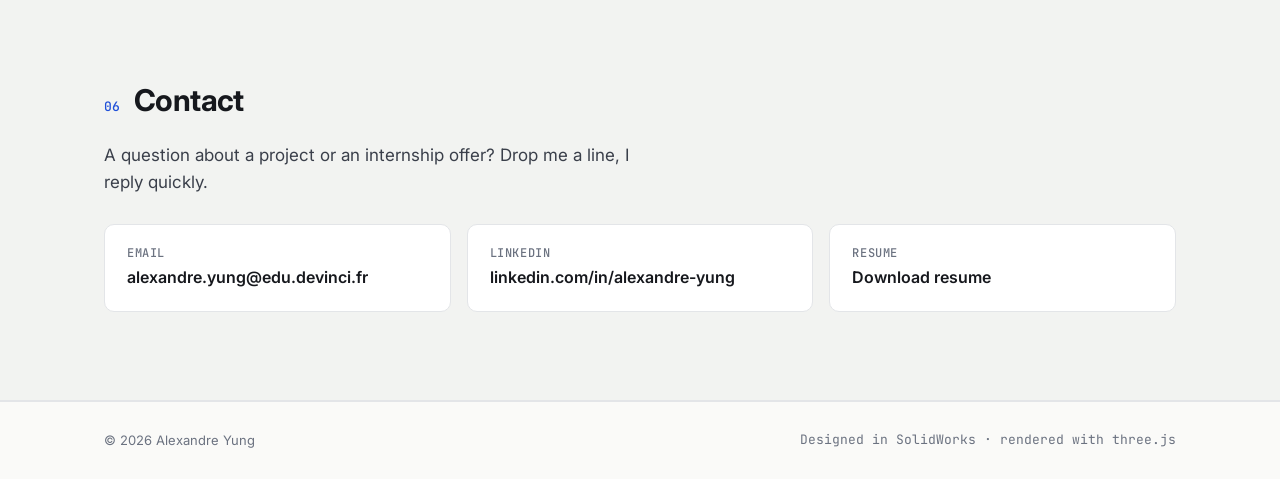
==== commit f67165cd: "En-tête à la hauteur de l'écran, projets juste en dessous Co-Authored-By: Claude Opus 5.5 <noreply@a" ====
--- a/index.html
+++ b/index.html
@@ -9,7 +9,7 @@
   <link rel="preconnect" href="https://fonts.googleapis.com">
   <link rel="preconnect" href="https://fonts.gstatic.com" crossorigin>
   <link href="https://fonts.googleapis.com/css2?family=Inter:wght@400;500;600;700&family=JetBrains+Mono:wght@400;500&display=swap" rel="stylesheet">
-  <link rel="stylesheet" href="css/style.css?v=20261026e">
+  <link rel="stylesheet" href="css/style.css?v=20261026f">
 </head>
 <body>
   <header class="topbar">
@@ -137,7 +137,7 @@
     </div>
   </footer>
 
-  <script src="js/content.js?v=20261026e"></script>
-  <script src="js/main.js?v=20261026e"></script>
+  <script src="js/content.js?v=20261026f"></script>
+  <script src="js/main.js?v=20261026f"></script>
 </body>
 </html>
--- a/css/style.css
+++ b/css/style.css
@@ -58,6 +58,9 @@
 /* ---------- Hero ---------- */
 .hero {
   position: relative; color: #fff;
+  /* Occupe exactement le premier écran (sous la barre du haut) : les projets apparaissent dès qu'on défile */
+  min-height: calc(100vh - 61px); min-height: calc(100svh - 61px);
+  display: flex; align-items: center;
   background:
     radial-gradient(60% 90% at 85% 50%, rgba(31, 79, 216, 0.45), transparent 70%),
     radial-gradient(40% 60% at 0% 100%, rgba(31, 79, 216, 0.18), transparent 70%),
@@ -65,7 +68,7 @@
 }
 /* Fondu progressif vers le fond clair de la page */
 .hero::after {
-  content: ""; position: absolute; left: 0; right: 0; bottom: 0; height: 260px; pointer-events: none;
+  content: ""; position: absolute; left: 0; right: 0; bottom: 0; height: 210px; pointer-events: none;
   background: linear-gradient(180deg,
     rgba(250, 250, 248, 0) 0%,
     rgba(250, 250, 248, 0.04) 12%,
@@ -76,7 +79,7 @@
     rgba(250, 250, 248, 0.92) 85%,
     var(--paper) 100%);
 }
-.hero-inner { position: relative; z-index: 1; padding-top: 88px; padding-bottom: 200px; display: grid; grid-template-columns: minmax(0, 1fr) auto; gap: 56px; align-items: center; }
+.hero-inner { position: relative; z-index: 1; padding-top: 48px; padding-bottom: 150px; display: grid; grid-template-columns: minmax(0, 1fr) auto; gap: 56px; align-items: center; }
 .hero-photo { margin: 0; width: 240px; height: 240px; border-radius: 50%; overflow: hidden; border: 6px solid rgba(255,255,255,0.12); box-shadow: 0 0 0 1px rgba(255,255,255,0.15), 0 20px 50px -20px rgba(0,0,0,0.6); background: #1d2026; }
 .hero-photo img { width: 100%; height: 100%; object-fit: cover; }
 .status {
@@ -109,6 +112,8 @@
 
 /* ---------- Sections ---------- */
 .section { padding: 88px 0; }
+/* La section projets suit directement le fondu de l'en-tête */
+#projets { padding-top: 8px; }
 .section-alt { background: var(--alt); border-top: 1px solid var(--line); border-bottom: 1px solid var(--line); }
 .section-head { display: flex; align-items: baseline; gap: 14px; margin-bottom: 36px; }
 .section-num { font: 500 13px var(--mono); color: var(--accent); }
@@ -375,8 +380,8 @@
   .nav { gap: 14px; }
   .nav a:not(:first-child) { display: none; }
   .project-page .nav a { display: inline; }
-  .hero-inner { padding-top: 64px; padding-bottom: 150px; }
-  .hero::after { height: 160px; }
+  .hero-inner { padding-top: 56px; padding-bottom: 120px; }
+  .hero::after { height: 150px; }
   .section { padding: 64px 0; }
   .grid { grid-template-columns: 1fr; }
   .facts div { grid-template-columns: 1fr; gap: 0; }
